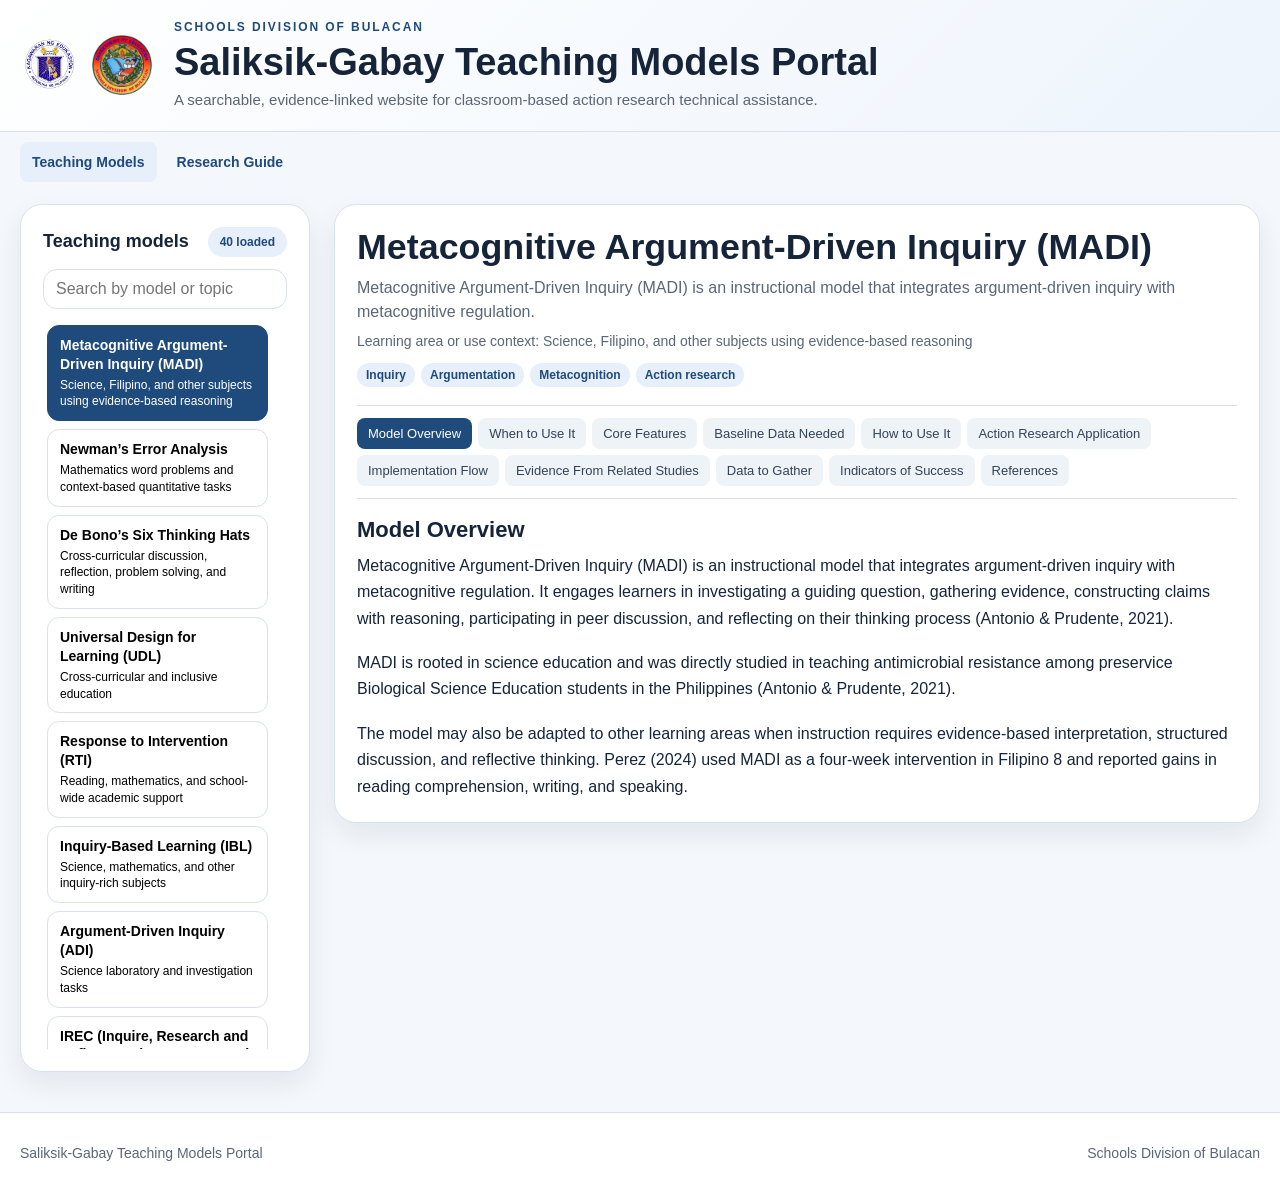
==== index.html @ a581e0aa "Add files via upload" ====
<!DOCTYPE html>
<html lang="en">
<head>
  <meta charset="UTF-8" />
  <meta name="viewport" content="width=device-width, initial-scale=1.0" />
  <title>Saliksik-Gabay Teaching Models Portal</title>
  <link rel="stylesheet" href="styles.css?v=research-guide" />
</head>
<body>
  <header class="topbar">
    <div class="container brand-row">
      <div class="brand-logos">
        <img src="assets/deped-seal.png" alt="Department of Education seal" class="seal" />
        <img src="assets/sdo-bulacan-seal.png" alt="Schools Division of Bulacan seal" class="seal" />
      </div>
      <div class="brand-copy">
        <p class="eyebrow">Schools Division of Bulacan</p>
        <h1>Saliksik-Gabay Teaching Models Portal</h1>
        <p class="subtext">A searchable, evidence-linked website for classroom-based action research technical assistance.</p>
      </div>
    </div>
  </header>

  <nav class="portal-nav container" aria-label="Portal sections">
    <a href="index.html" aria-current="page">Teaching Models</a>
    <a href="research-guide.html">Research Guide</a>
  </nav>

  <main class="container main-grid">
    <button id="browseModels" class="browse-toggle" type="button"
      aria-controls="modelBrowser" aria-expanded="false">Browse teaching models</button>
    <aside id="modelBrowser" class="sidebar card" aria-labelledby="browserTitle">
      <div class="sidebar-head">
        <h2 id="browserTitle" class="section-title">Teaching models</h2>
        <span id="modelCount" class="pill" role="status"></span>
      </div>
      <label class="visually-hidden" for="searchInput">Search teaching models</label>
      <input id="searchInput" type="search" placeholder="Search by model or topic" aria-controls="modelList" />
      <div id="modelList" class="model-list"></div>
    </aside>

    <article class="content card" aria-labelledby="modelName">
      <header class="model-heading">
        <h2 id="modelName" tabindex="-1"></h2>
      </header>
      <aside class="model-context" aria-label="Model details">
        <p id="modelSummary" class="summary"></p>
        <p id="learningArea" class="learning-area"></p>
        <div id="tagList" class="tag-list"></div>
      </aside>
      <nav class="section-navigation" aria-label="Model sections">
        <div id="tabButtons" class="tab-buttons"></div>
        <div class="section-picker">
          <label for="sectionSelect">Jump to section</label>
          <select id="sectionSelect" aria-controls="sectionContent"></select>
        </div>
      </nav>
      <section class="section-card" aria-labelledby="activeTabTitle">
        <h3 id="activeTabTitle"></h3>
        <div id="sectionContent"></div>
      </section>
    </article>
  </main>

  <footer class="footer">
    <div class="container footer-inner">
      <p>Saliksik-Gabay Teaching Models Portal</p>
      <p>Schools Division of Bulacan</p>
    </div>
  </footer>

  <script src="models.js"></script>
  <script src="script.js?v=research-guide"></script>
</body>
</html>
---- styles.css ----
:root {
  --bg: #f4f7fb;
  --card: #ffffff;
  --border: #d9e1eb;
  --text: #16243a;
  --muted: #5b6675;
  --accent: #1f4a7c;
  --accent-soft: #e7effa;
  --shadow: 0 12px 28px rgba(24, 48, 87, 0.08);
  --radius: 22px;
}

* { box-sizing: border-box; }

body {
  margin: 0;
  font-family: Arial, Helvetica, sans-serif;
  background: var(--bg);
  color: var(--text);
}

img { max-width: 100%; display: block; }

a { color: var(--accent); }

.visually-hidden {
  position: absolute;
  width: 1px;
  height: 1px;
  padding: 0;
  margin: -1px;
  overflow: hidden;
  clip-path: inset(50%);
  white-space: nowrap;
}

:focus-visible {
  outline: 2px solid var(--accent);
  outline-offset: 3px;
}

.topbar {
  background: linear-gradient(135deg, #ffffff 0%, #edf4fc 100%);
  border-bottom: 1px solid var(--border);
}

.container {
  width: min(1240px, calc(100% - 32px));
  margin: 0 auto;
}

.brand-row {
  display: flex;
  align-items: center;
  gap: 22px;
  padding: 20px 0;
}

.brand-logos {
  display: flex;
  gap: 12px;
  align-items: center;
  flex-shrink: 0;
}

.seal {
  width: 60px;
  height: 60px;
  object-fit: contain;
}

.eyebrow {
  margin: 0 0 8px;
  font-size: 12px;
  letter-spacing: 0.16em;
  text-transform: uppercase;
  color: var(--accent);
  font-weight: 700;
}

h1 {
  margin: 0;
  font-size: clamp(26px, 3vw, 38px);
  line-height: 1.08;
}

.subtext {
  margin: 6px 0 0;
  max-width: 820px;
  color: var(--muted);
  line-height: 1.45;
  font-size: 15px;
}

.portal-nav {
  display: flex;
  gap: 8px;
  padding-top: 10px;
}

.portal-nav a {
  display: inline-flex;
  align-items: center;
  min-height: 40px;
  padding: 6px 12px;
  border-radius: 8px;
  font-size: 14px;
  font-weight: 700;
  text-decoration: none;
}

.portal-nav a:hover,
.portal-nav [aria-current="page"] { background: var(--accent-soft); }

.main-grid {
  display: grid;
  grid-template-columns: minmax(240px, 290px) minmax(0, 1fr);
  align-items: start;
  gap: 24px;
  padding: 22px 0 40px;
}

.sidebar {
  display: flex;
  flex-direction: column;
  gap: 12px;
  position: sticky;
  top: 16px;
  max-height: calc(100vh - 32px);
  max-height: max(200px, calc(100dvh - 32px));
}

.browse-toggle,
.section-picker { display: none; }

.card {
  background: var(--card);
  border: 1px solid var(--border);
  border-radius: var(--radius);
  box-shadow: var(--shadow);
  padding: 22px;
}

.section-title {
  margin: 0;
  font-size: 18px;
}

#searchInput {
  width: 100%;
  flex: none;
  border: 1px solid var(--border);
  border-radius: 14px;
  padding: 10px 12px;
  font-size: 16px;
}

.summary,
.learning-area,
.figure-caption,
.empty-state {
  color: var(--muted);
  line-height: 1.55;
}

.sidebar-head {
  display: flex;
  align-items: center;
  justify-content: space-between;
  gap: 12px;
}

.pill,
.tag {
  display: inline-block;
  padding: 8px 12px;
  border-radius: 999px;
  background: var(--accent-soft);
  color: var(--accent);
  font-size: 12px;
  font-weight: 700;
}

.model-list {
  display: flex;
  flex-direction: column;
  gap: 8px;
  min-height: 0;
  overflow-y: auto;
  overscroll-behavior-y: contain;
  padding: 4px;
  scrollbar-gutter: stable;
}

.model-button {
  flex: none;
  width: 100%;
  text-align: left;
  border: 1px solid var(--border);
  background: #fff;
  border-radius: 12px;
  padding: 10px 12px;
  cursor: pointer;
}

.model-button:hover { border-color: #9eb2ca; }
.model-button.active { background: var(--accent); border-color: var(--accent); color: #fff; }
.model-button strong,
.model-button span { display: block; }
.model-button strong { font-size: 14px; line-height: 1.35; }
.model-button span { margin-top: 3px; font-size: 12px; line-height: 1.4; }

.content { display: flex; flex-direction: column; min-width: 0; }

.model-heading h2 {
  margin: 0;
  font-size: clamp(24px, 2.8vw, 36px);
  line-height: 1.14;
  scroll-margin-top: 16px;
}

.summary { margin: 8px 0 0; }
.learning-area { margin: 6px 0 0; font-size: 14px; }

.tag-list {
  display: flex;
  flex-wrap: wrap;
  gap: 6px;
  margin-top: 10px;
}

.tag { padding: 5px 9px; }

.section-navigation {
  margin-top: 18px;
  padding: 12px 0;
  border-block: 1px solid var(--border);
}

.tab-buttons {
  display: flex;
  flex-wrap: wrap;
  gap: 6px;
}

.tab-button {
  border: none;
  border-radius: 8px;
  background: #eef3f8;
  color: #334255;
  padding: 8px 11px;
  cursor: pointer;
  font-size: 13px;
}

.tab-button.active { background: var(--accent); color: #fff; }

.section-card h3 {
  margin: 18px 0 10px;
  font-size: 22px;
}

.section-paragraph { margin: 0; line-height: 1.65; }

.content-block + .content-block {
  margin-top: 18px;
}

.block-title {
  margin: 0 0 10px;
  font-size: 16px;
  color: #24344d;
}

.section-list,
.sequence-list,
.reference-list {
  margin: 0;
  padding-left: 22px;
}

.section-list li,
.sequence-list li,
.reference-list li {
  margin: 0 0 12px;
  line-height: 1.7;
}

.figure-frame {
  margin: 0;
  border: 1px solid var(--border);
  border-radius: 18px;
  overflow: hidden;
  background: #fff;
}

.figure-frame img {
  width: 100%;
  height: auto;
}

.figure-caption {
  padding: 12px 14px 14px;
  border-top: 1px solid var(--border);
  background: #fafcff;
  margin: 0;
  font-size: 14px;
}

.reference-list {
  list-style: none;
  padding-left: 0;
}

.reference-list li {
  padding-left: 1.25em;
  text-indent: -1.25em;
  overflow-wrap: anywhere;
}

.footer {
  border-top: 1px solid var(--border);
  background: #fff;
}

.footer-inner {
  display: flex;
  justify-content: space-between;
  gap: 12px;
  padding: 18px 0 26px;
  color: var(--muted);
  font-size: 14px;
}

@media (max-width: 860px) {
  .main-grid { grid-template-columns: minmax(0, 1fr); gap: 12px; padding-top: 12px; }
  .brand-row { gap: 12px; padding: 12px 0; }
  .brand-logos { gap: 5px; }
  .seal { width: 38px; height: 38px; }
  h1 { font-size: clamp(19px, 4.5vw, 26px); }
  .eyebrow { margin-bottom: 4px; font-size: 10px; letter-spacing: 0.09em; }
  .subtext { font-size: 12px; }

  .browse-toggle {
    display: flex;
    align-items: center;
    justify-content: space-between;
    gap: 10px;
    width: 100%;
    min-height: 44px;
    padding: 8px 12px;
    border: 1px solid var(--border);
    border-radius: 10px;
    background: var(--card);
    color: var(--accent);
    cursor: pointer;
    font-size: 15px;
    font-weight: 700;
    text-align: left;
  }

  .browse-toggle::after { content: "+"; font-size: 18px; }
  .browse-toggle[aria-expanded="true"]::after { content: "−"; }
  .browse-toggle[aria-expanded="false"] + .sidebar { display: none; }
  .sidebar { position: static; max-height: none; }
  .model-list { max-height: 35vh; max-height: 35dvh; }
  .card { padding: 14px; border-radius: 14px; }
  .model-heading h2 { font-size: clamp(22px, 5vw, 30px); }
  .model-context { order: 1; margin-top: 16px; padding-top: 8px; border-top: 1px solid var(--border); }
  .section-navigation { margin-top: 12px; padding: 9px 0; }
  .tab-buttons { display: none; }

  .section-picker {
    display: grid;
    grid-template-columns: auto minmax(0, 1fr);
    align-items: center;
    gap: 8px;
    color: var(--muted);
    font-size: 13px;
  }

  #sectionSelect {
    width: 100%;
    min-width: 0;
    min-height: 44px;
    padding: 6px 8px;
    border: 1px solid var(--border);
    border-radius: 8px;
    background: var(--card);
    color: var(--text);
    font-size: 16px;
  }
}

@media (max-width: 640px) {
  .subtext { display: none; }
  .container { width: min(1240px, calc(100% - 20px)); }
  .footer-inner { flex-direction: column; }
}
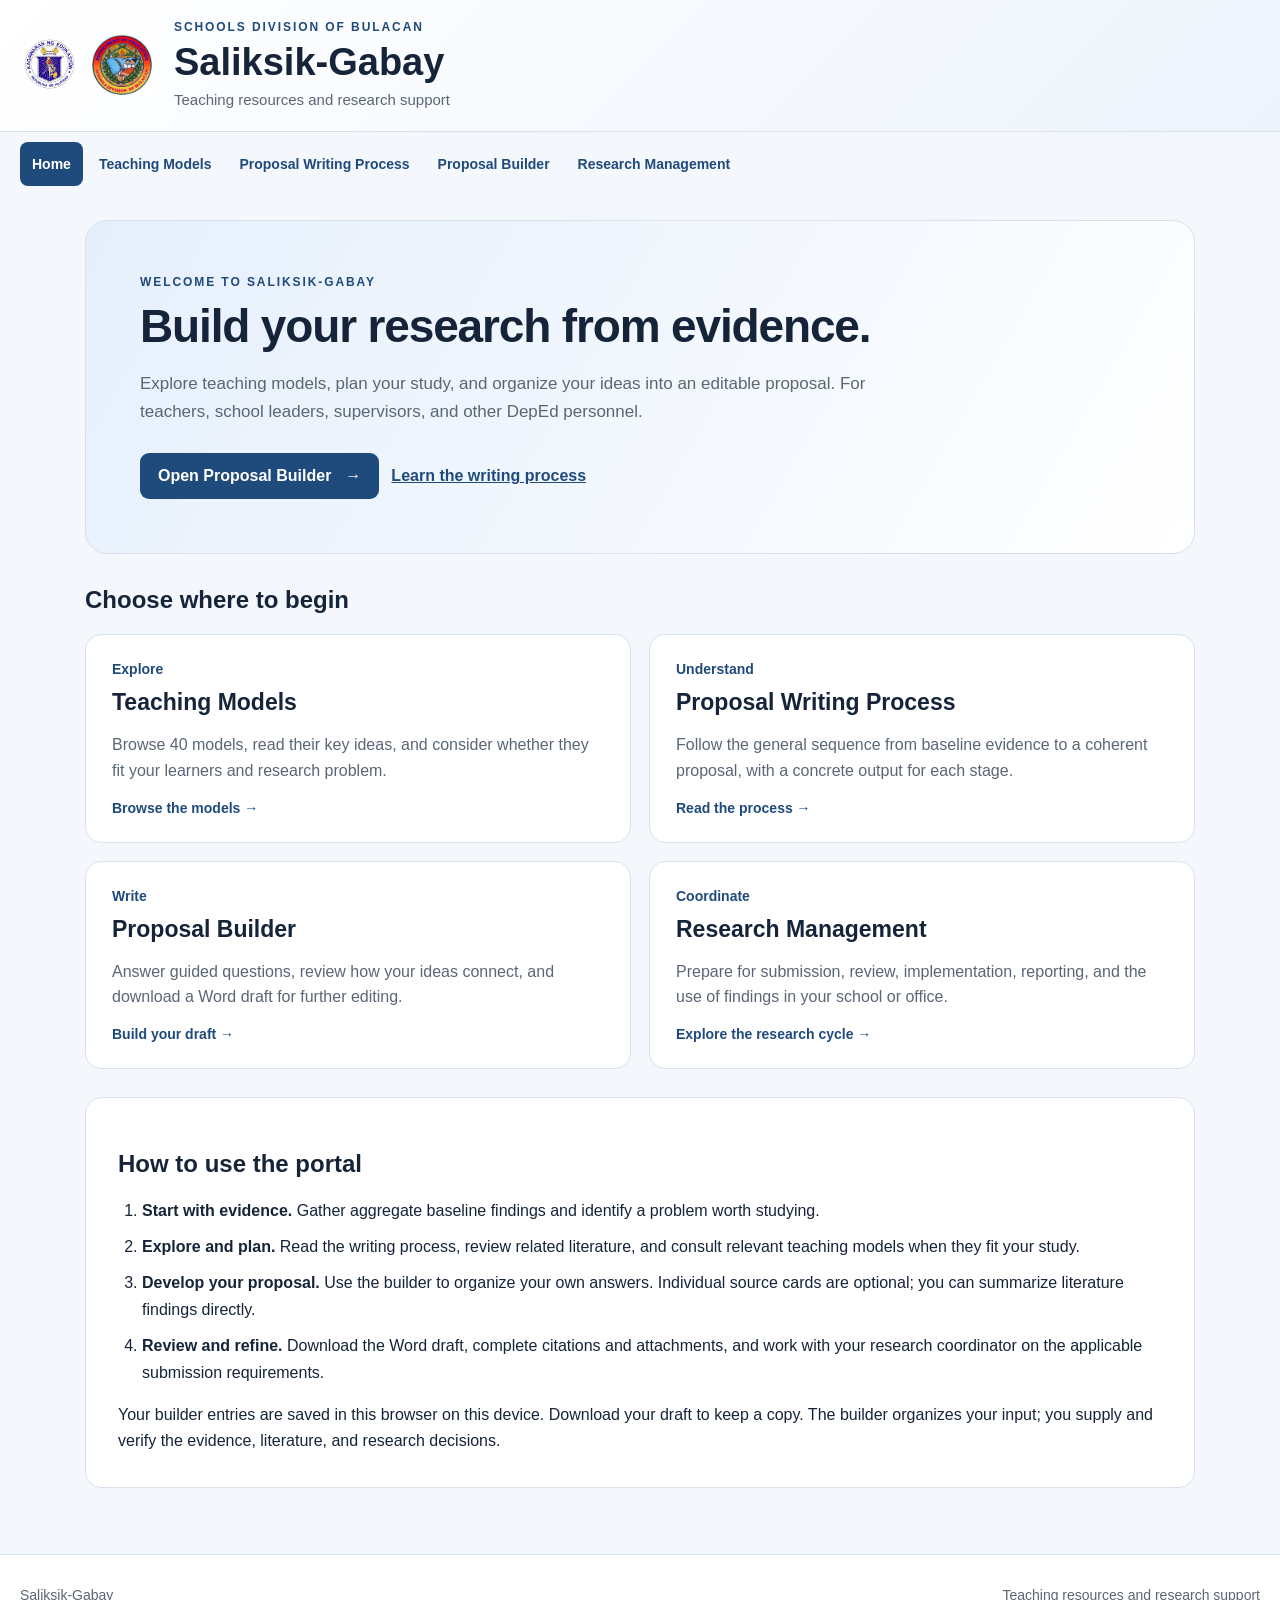
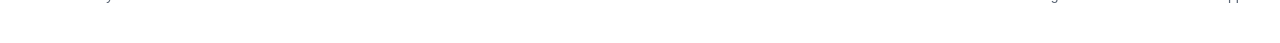
==== commit 51ed5370: "Add files via upload" ====
--- a/index.html
+++ b/index.html
@@ -1,75 +1 @@
-<!DOCTYPE html>
-<html lang="en">
-<head>
-  <meta charset="UTF-8" />
-  <meta name="viewport" content="width=device-width, initial-scale=1.0" />
-  <title>Saliksik-Gabay Teaching Models Portal</title>
-  <link rel="stylesheet" href="styles.css?v=research-guide" />
-</head>
-<body>
-  <header class="topbar">
-    <div class="container brand-row">
-      <div class="brand-logos">
-        <img src="assets/deped-seal.png" alt="Department of Education seal" class="seal" />
-        <img src="assets/sdo-bulacan-seal.png" alt="Schools Division of Bulacan seal" class="seal" />
-      </div>
-      <div class="brand-copy">
-        <p class="eyebrow">Schools Division of Bulacan</p>
-        <h1>Saliksik-Gabay Teaching Models Portal</h1>
-        <p class="subtext">A searchable, evidence-linked website for classroom-based action research technical assistance.</p>
-      </div>
-    </div>
-  </header>
-
-  <nav class="portal-nav container" aria-label="Portal sections">
-    <a href="index.html" aria-current="page">Teaching Models</a>
-    <a href="research-guide.html">Research Guide</a>
-  </nav>
-
-  <main class="container main-grid">
-    <button id="browseModels" class="browse-toggle" type="button"
-      aria-controls="modelBrowser" aria-expanded="false">Browse teaching models</button>
-    <aside id="modelBrowser" class="sidebar card" aria-labelledby="browserTitle">
-      <div class="sidebar-head">
-        <h2 id="browserTitle" class="section-title">Teaching models</h2>
-        <span id="modelCount" class="pill" role="status"></span>
-      </div>
-      <label class="visually-hidden" for="searchInput">Search teaching models</label>
-      <input id="searchInput" type="search" placeholder="Search by model or topic" aria-controls="modelList" />
-      <div id="modelList" class="model-list"></div>
-    </aside>
-
-    <article class="content card" aria-labelledby="modelName">
-      <header class="model-heading">
-        <h2 id="modelName" tabindex="-1"></h2>
-      </header>
-      <aside class="model-context" aria-label="Model details">
-        <p id="modelSummary" class="summary"></p>
-        <p id="learningArea" class="learning-area"></p>
-        <div id="tagList" class="tag-list"></div>
-      </aside>
-      <nav class="section-navigation" aria-label="Model sections">
-        <div id="tabButtons" class="tab-buttons"></div>
-        <div class="section-picker">
-          <label for="sectionSelect">Jump to section</label>
-          <select id="sectionSelect" aria-controls="sectionContent"></select>
-        </div>
-      </nav>
-      <section class="section-card" aria-labelledby="activeTabTitle">
-        <h3 id="activeTabTitle"></h3>
-        <div id="sectionContent"></div>
-      </section>
-    </article>
-  </main>
-
-  <footer class="footer">
-    <div class="container footer-inner">
-      <p>Saliksik-Gabay Teaching Models Portal</p>
-      <p>Schools Division of Bulacan</p>
-    </div>
-  </footer>
-
-  <script src="models.js"></script>
-  <script src="script.js?v=research-guide"></script>
-</body>
-</html>
+<!DOCTYPE html><html lang="en"><head><meta charset="utf-8"><meta name="viewport" content="width=device-width, initial-scale=1"><title>Home | Saliksik-Gabay</title><link rel="stylesheet" href="styles.css?v=portal5"><script>if(new URLSearchParams(location.search).has("model"))location.replace("teaching-models.html"+location.search+location.hash);</script></head><body><a class="skip-link" href="#main">Skip to content</a><header class="topbar"><div class="container brand-row"><div class="brand-logos"><img src="assets/deped-seal.png" alt="Department of Education seal" class="seal"><img src="assets/sdo-bulacan-seal.png" alt="Schools Division of Bulacan seal" class="seal"></div><div class="brand-copy"><p class="eyebrow">Schools Division of Bulacan</p><h1>Saliksik-Gabay</h1><p class="subtext">Teaching resources and research support</p></div></div></header><nav class="portal-nav container" aria-label="Portal sections"><a href="index.html" aria-current="page">Home</a><a href="teaching-models.html">Teaching Models</a><a href="proposal-process.html">Proposal Writing Process</a><a href="research-guide.html">Proposal Builder</a><a href="research-management.html">Research Management</a></nav><main id="main" class="container reading-page"><section class="home-hero"><p class="eyebrow">Welcome to Saliksik-Gabay</p><h2>Build your research from evidence.</h2><p>Explore teaching models, plan your study, and organize your ideas into an editable proposal. For teachers, school leaders, supervisors, and other DepEd personnel.</p><a class="portal-action" href="research-guide.html">Open Proposal Builder <span aria-hidden="true">→</span></a><a class="secondary-action" href="proposal-process.html">Learn the writing process</a></section><section aria-labelledby="tools-title"><h2 id="tools-title">Choose where to begin</h2><div class="resource-grid"><a class="resource-card" href="teaching-models.html"><span class="resource-kicker">Explore</span><h3>Teaching Models</h3><p>Browse 40 models, read their key ideas, and consider whether they fit your learners and research problem.</p><span class="resource-link">Browse the models →</span></a><a class="resource-card" href="proposal-process.html"><span class="resource-kicker">Understand</span><h3>Proposal Writing Process</h3><p>Follow the general sequence from baseline evidence to a coherent proposal, with a concrete output for each stage.</p><span class="resource-link">Read the process →</span></a><a class="resource-card" href="research-guide.html"><span class="resource-kicker">Write</span><h3>Proposal Builder</h3><p>Answer guided questions, review how your ideas connect, and download a Word draft for further editing.</p><span class="resource-link">Build your draft →</span></a><a class="resource-card" href="research-management.html"><span class="resource-kicker">Coordinate</span><h3>Research Management</h3><p>Prepare for submission, review, implementation, reporting, and the use of findings in your school or office.</p><span class="resource-link">Explore the research cycle →</span></a></div></section><section class="reading-block"><h2>How to use the portal</h2><ol><li><strong>Start with evidence.</strong> Gather aggregate baseline findings and identify a problem worth studying.</li><li><strong>Explore and plan.</strong> Read the writing process, review related literature, and consult relevant teaching models when they fit your study.</li><li><strong>Develop your proposal.</strong> Use the builder to organize your own answers. Individual source cards are optional; you can summarize literature findings directly.</li><li><strong>Review and refine.</strong> Download the Word draft, complete citations and attachments, and work with your research coordinator on the applicable submission requirements.</li></ol><p>Your builder entries are saved in this browser on this device. Download your draft to keep a copy. The builder organizes your input; you supply and verify the evidence, literature, and research decisions.</p></section></main><footer class="footer"><div class="container footer-inner"><p>Saliksik-Gabay</p><p>Teaching resources and research support</p></div></footer></body></html>
--- a/styles.css
+++ b/styles.css
@@ -398,3 +398,45 @@
   .container { width: min(1240px, calc(100% - 20px)); }
   .footer-inner { flex-direction: column; }
 }
+
+/* Shared portal navigation and reading pages */
+.portal-nav {flex-wrap:wrap; padding-bottom:6px; gap:4px;}
+.portal-nav a {min-height:44px;}
+.portal-nav [aria-current="page"] {background:var(--accent); color:#fff;}
+.skip-link {position:absolute;left:16px;top:-100px;z-index:20;background:white;padding:12px;}
+.skip-link:focus {top:8px;}
+.reading-page {max-width:1110px;padding:28px 0 48px;}
+.home-hero {padding:clamp(24px,5vw,54px);border:1px solid var(--border);border-radius:var(--radius);background:linear-gradient(120deg,#e5effc,#fff);margin-bottom:32px;}
+.home-hero h2 {font-size:clamp(29px,4vw,46px);line-height:1.12;max-width:800px;margin:12px 0 18px;letter-spacing:-.025em;}
+.home-hero p:not(.eyebrow) {max-width:780px;font-size:17px;line-height:1.65;color:var(--muted);}
+.portal-action {display:inline-flex;align-items:center;gap:14px;min-height:46px;border-radius:9px;background:var(--accent);color:white;text-decoration:none;padding:12px 18px;font-weight:bold;margin:10px 12px 0 0;}
+.secondary-action {display:inline-block;padding:12px 0;font-weight:bold;}
+.resource-grid {display:grid;grid-template-columns:repeat(2,minmax(0,1fr));gap:18px;margin:20px 0 28px;}
+.resource-card {display:flex;flex-direction:column;padding:26px;background:white;border:1px solid var(--border);border-radius:16px;text-decoration:none;color:var(--text);transition:border-color .15s;}
+.resource-card:hover {border-color:var(--accent);}
+.resource-card h3 {font-size:23px;margin:12px 0 0;}
+.resource-card p {color:var(--muted);line-height:1.6;}
+.resource-kicker,.resource-link {font-weight:bold;color:var(--accent);font-size:14px;}
+.resource-link {margin-top:auto;}
+.page-intro {max-width:850px;margin-bottom:24px;}
+.page-intro h2 {font-size:clamp(28px,4vw,38px);margin:10px 0;}
+.page-intro p,.reading-block p,.reading-block li,.reading-note {line-height:1.65;}
+.page-intro p {color:var(--muted);}
+.reading-sections {display:grid;gap:16px;}
+.reading-block {background:white;border:1px solid var(--border);border-radius:16px;padding:clamp(20px,3vw,32px);margin-bottom:18px;scroll-margin-top:20px;}
+.reading-sections .reading-block {margin-bottom:0;}
+.reading-block h3 {font-size:23px;margin:10px 0;}
+.reading-block li+li {margin-top:10px;}
+.reading-block ul,.reading-block ol {padding-left:24px;}
+.reading-block p:last-child {margin-bottom:0;}
+.stage-number {font-size:14px;font-weight:bold;letter-spacing:.12em;color:var(--accent);}
+.stage-output {padding:12px 16px;background:var(--accent-soft);border-radius:8px;}
+.page-jumps {display:flex;gap:8px;flex-wrap:wrap;margin:0 0 24px;}
+.page-jumps a {padding:8px 12px;border:1px solid var(--border);border-radius:8px;text-decoration:none;font-size:14px;background:white;}
+.reading-sections+section {margin-top:20px;}
+.builder-label {font-size:13px;font-weight:bold;color:var(--accent);}
+.guide-step-top {flex-wrap:wrap;}
+.guide-tips ul {padding-bottom:14px;}
+@media(max-width:600px){.resource-grid{grid-template-columns:1fr;}.brand-row{gap:12px;padding:14px 0;}.brand-logos{gap:6px;}.seal{width:38px;height:38px;}.brand-copy h1{font-size:27px;}.brand-copy .eyebrow{font-size:9px;letter-spacing:.08em;margin-bottom:5px;}.brand-copy .subtext{font-size:12px;}.portal-nav{gap:2px;}.portal-nav a{font-size:12px;padding:6px 8px;}.reading-page{padding-top:18px;}.home-hero{padding:22px;}.resource-card{padding:22px;}.page-jumps{display:none;}.reading-block h3{font-size:21px;}}
+
+@media(max-width:360px){.brand-copy h1{font-size:23px;}.seal{width:32px;height:32px;}.home-hero h2{font-size:27px;}.home-hero p:not(.eyebrow){font-size:16px;}}
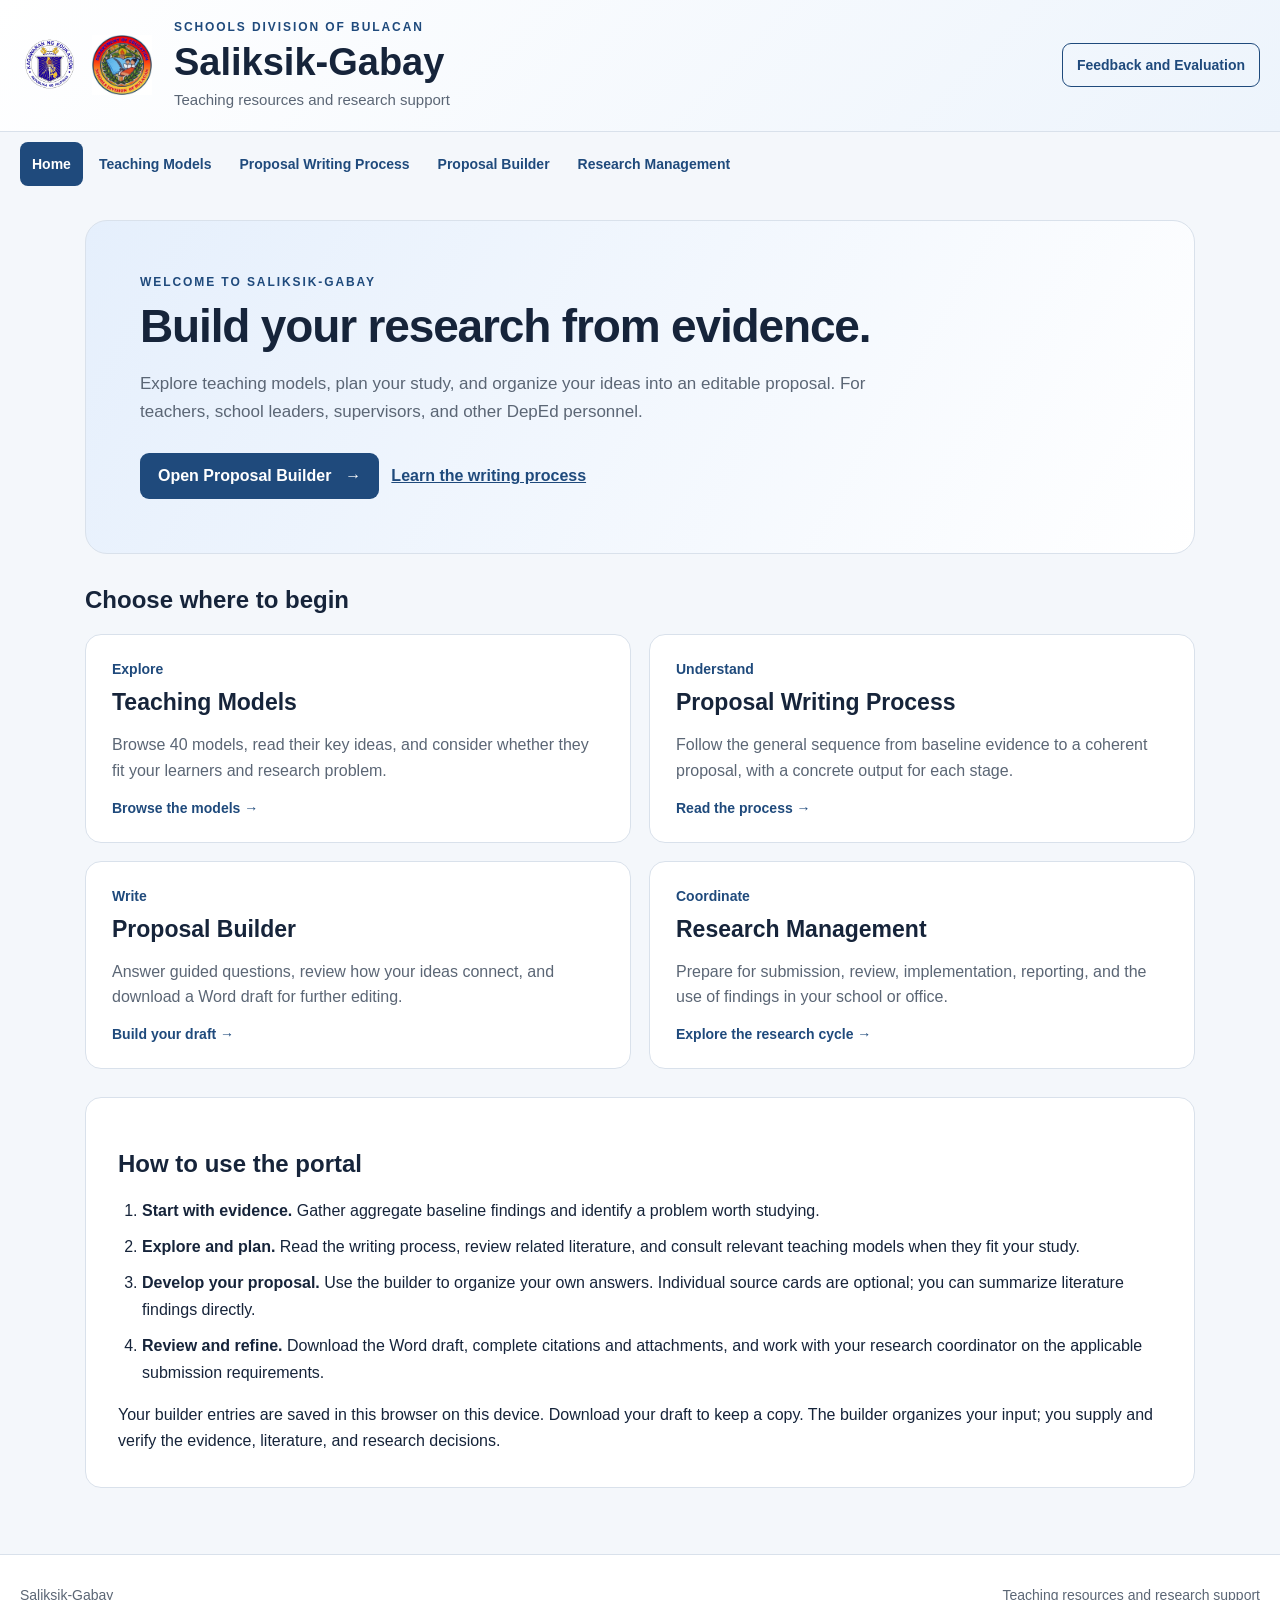
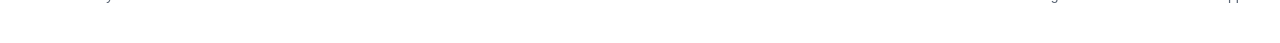
==== commit f88f5751: "Add files via upload" ====
--- a/index.html
+++ b/index.html
@@ -1 +1 @@
-<!DOCTYPE html><html lang="en"><head><meta charset="utf-8"><meta name="viewport" content="width=device-width, initial-scale=1"><title>Home | Saliksik-Gabay</title><link rel="stylesheet" href="styles.css?v=portal5"><script>if(new URLSearchParams(location.search).has("model"))location.replace("teaching-models.html"+location.search+location.hash);</script></head><body><a class="skip-link" href="#main">Skip to content</a><header class="topbar"><div class="container brand-row"><div class="brand-logos"><img src="assets/deped-seal.png" alt="Department of Education seal" class="seal"><img src="assets/sdo-bulacan-seal.png" alt="Schools Division of Bulacan seal" class="seal"></div><div class="brand-copy"><p class="eyebrow">Schools Division of Bulacan</p><h1>Saliksik-Gabay</h1><p class="subtext">Teaching resources and research support</p></div></div></header><nav class="portal-nav container" aria-label="Portal sections"><a href="index.html" aria-current="page">Home</a><a href="teaching-models.html">Teaching Models</a><a href="proposal-process.html">Proposal Writing Process</a><a href="research-guide.html">Proposal Builder</a><a href="research-management.html">Research Management</a></nav><main id="main" class="container reading-page"><section class="home-hero"><p class="eyebrow">Welcome to Saliksik-Gabay</p><h2>Build your research from evidence.</h2><p>Explore teaching models, plan your study, and organize your ideas into an editable proposal. For teachers, school leaders, supervisors, and other DepEd personnel.</p><a class="portal-action" href="research-guide.html">Open Proposal Builder <span aria-hidden="true">→</span></a><a class="secondary-action" href="proposal-process.html">Learn the writing process</a></section><section aria-labelledby="tools-title"><h2 id="tools-title">Choose where to begin</h2><div class="resource-grid"><a class="resource-card" href="teaching-models.html"><span class="resource-kicker">Explore</span><h3>Teaching Models</h3><p>Browse 40 models, read their key ideas, and consider whether they fit your learners and research problem.</p><span class="resource-link">Browse the models →</span></a><a class="resource-card" href="proposal-process.html"><span class="resource-kicker">Understand</span><h3>Proposal Writing Process</h3><p>Follow the general sequence from baseline evidence to a coherent proposal, with a concrete output for each stage.</p><span class="resource-link">Read the process →</span></a><a class="resource-card" href="research-guide.html"><span class="resource-kicker">Write</span><h3>Proposal Builder</h3><p>Answer guided questions, review how your ideas connect, and download a Word draft for further editing.</p><span class="resource-link">Build your draft →</span></a><a class="resource-card" href="research-management.html"><span class="resource-kicker">Coordinate</span><h3>Research Management</h3><p>Prepare for submission, review, implementation, reporting, and the use of findings in your school or office.</p><span class="resource-link">Explore the research cycle →</span></a></div></section><section class="reading-block"><h2>How to use the portal</h2><ol><li><strong>Start with evidence.</strong> Gather aggregate baseline findings and identify a problem worth studying.</li><li><strong>Explore and plan.</strong> Read the writing process, review related literature, and consult relevant teaching models when they fit your study.</li><li><strong>Develop your proposal.</strong> Use the builder to organize your own answers. Individual source cards are optional; you can summarize literature findings directly.</li><li><strong>Review and refine.</strong> Download the Word draft, complete citations and attachments, and work with your research coordinator on the applicable submission requirements.</li></ol><p>Your builder entries are saved in this browser on this device. Download your draft to keep a copy. The builder organizes your input; you supply and verify the evidence, literature, and research decisions.</p></section></main><footer class="footer"><div class="container footer-inner"><p>Saliksik-Gabay</p><p>Teaching resources and research support</p></div></footer></body></html>+<!DOCTYPE html><html lang="en"><head><meta charset="utf-8"><meta name="viewport" content="width=device-width, initial-scale=1"><title>Home | Saliksik-Gabay</title><link rel="stylesheet" href="styles.css?v=portal6"><script>if(new URLSearchParams(location.search).has("model"))location.replace("teaching-models.html"+location.search+location.hash);</script></head><body><a class="skip-link" href="#main">Skip to content</a><header class="topbar"><div class="container brand-row"><div class="brand-logos"><img src="assets/deped-seal.png" alt="Department of Education seal" class="seal"><img src="assets/sdo-bulacan-seal.png" alt="Schools Division of Bulacan seal" class="seal"></div><div class="brand-copy"><p class="eyebrow">Schools Division of Bulacan</p><h1>Saliksik-Gabay</h1><p class="subtext">Teaching resources and research support</p></div><a class="portal-feedback" href="https://forms.cloud.microsoft/r/pqEk4NJqM2" target="_blank" rel="noopener noreferrer">Feedback and Evaluation <span class="visually-hidden">(opens in a new tab)</span></a></div></header><nav class="portal-nav container" aria-label="Portal sections"><a href="index.html" aria-current="page">Home</a><a href="teaching-models.html">Teaching Models</a><a href="proposal-process.html">Proposal Writing Process</a><a href="proposal-builder.html">Proposal Builder</a><a href="research-management.html">Research Management</a></nav><main id="main" class="container reading-page"><section class="home-hero"><p class="eyebrow">Welcome to Saliksik-Gabay</p><h2>Build your research from evidence.</h2><p>Explore teaching models, plan your study, and organize your ideas into an editable proposal. For teachers, school leaders, supervisors, and other DepEd personnel.</p><a class="portal-action" href="proposal-builder.html">Open Proposal Builder <span aria-hidden="true">→</span></a><a class="secondary-action" href="proposal-process.html">Learn the writing process</a></section><section aria-labelledby="tools-title"><h2 id="tools-title">Choose where to begin</h2><div class="resource-grid"><a class="resource-card" href="teaching-models.html"><span class="resource-kicker">Explore</span><h3>Teaching Models</h3><p>Browse 40 models, read their key ideas, and consider whether they fit your learners and research problem.</p><span class="resource-link">Browse the models →</span></a><a class="resource-card" href="proposal-process.html"><span class="resource-kicker">Understand</span><h3>Proposal Writing Process</h3><p>Follow the general sequence from baseline evidence to a coherent proposal, with a concrete output for each stage.</p><span class="resource-link">Read the process →</span></a><a class="resource-card" href="proposal-builder.html"><span class="resource-kicker">Write</span><h3>Proposal Builder</h3><p>Answer guided questions, review how your ideas connect, and download a Word draft for further editing.</p><span class="resource-link">Build your draft →</span></a><a class="resource-card" href="research-management.html"><span class="resource-kicker">Coordinate</span><h3>Research Management</h3><p>Prepare for submission, review, implementation, reporting, and the use of findings in your school or office.</p><span class="resource-link">Explore the research cycle →</span></a></div></section><section class="reading-block"><h2>How to use the portal</h2><ol><li><strong>Start with evidence.</strong> Gather aggregate baseline findings and identify a problem worth studying.</li><li><strong>Explore and plan.</strong> Read the writing process, review related literature, and consult relevant teaching models when they fit your study.</li><li><strong>Develop your proposal.</strong> Use the builder to organize your own answers. Individual source cards are optional; you can summarize literature findings directly.</li><li><strong>Review and refine.</strong> Download the Word draft, complete citations and attachments, and work with your research coordinator on the applicable submission requirements.</li></ol><p>Your builder entries are saved in this browser on this device. Download your draft to keep a copy. The builder organizes your input; you supply and verify the evidence, literature, and research decisions.</p></section></main><footer class="footer"><div class="container footer-inner"><p>Saliksik-Gabay</p><p>Teaching resources and research support</p></div></footer></body></html>
--- a/styles.css
+++ b/styles.css
@@ -440,3 +440,9 @@
 @media(max-width:600px){.resource-grid{grid-template-columns:1fr;}.brand-row{gap:12px;padding:14px 0;}.brand-logos{gap:6px;}.seal{width:38px;height:38px;}.brand-copy h1{font-size:27px;}.brand-copy .eyebrow{font-size:9px;letter-spacing:.08em;margin-bottom:5px;}.brand-copy .subtext{font-size:12px;}.portal-nav{gap:2px;}.portal-nav a{font-size:12px;padding:6px 8px;}.reading-page{padding-top:18px;}.home-hero{padding:22px;}.resource-card{padding:22px;}.page-jumps{display:none;}.reading-block h3{font-size:21px;}}
 
 @media(max-width:360px){.brand-copy h1{font-size:23px;}.seal{width:32px;height:32px;}.home-hero h2{font-size:27px;}.home-hero p:not(.eyebrow){font-size:16px;}}
+
+/* One shared feedback action across portal pages */
+.portal-feedback {display:inline-flex;align-items:center;justify-content:center;gap:8px;margin-left:auto;padding:10px 14px;min-height:44px;border:1px solid var(--accent);border-radius:9px;font-size:14px;font-weight:700;text-decoration:none;flex-shrink:0;}
+.portal-feedback:hover {background:var(--accent-soft);}
+@media(max-width:700px){.brand-row{flex-wrap:wrap;}.portal-feedback{margin:0 0 0 auto;font-size:12px;padding:8px 12px;}.brand-copy{flex:1;min-width:0;}}
+@media(max-width:700px){.brand-row{display:grid;grid-template-columns:auto minmax(0,1fr);gap:10px 12px;}.portal-feedback{grid-column:1 / -1;justify-self:end;margin:0;}.brand-copy{min-width:0;}}
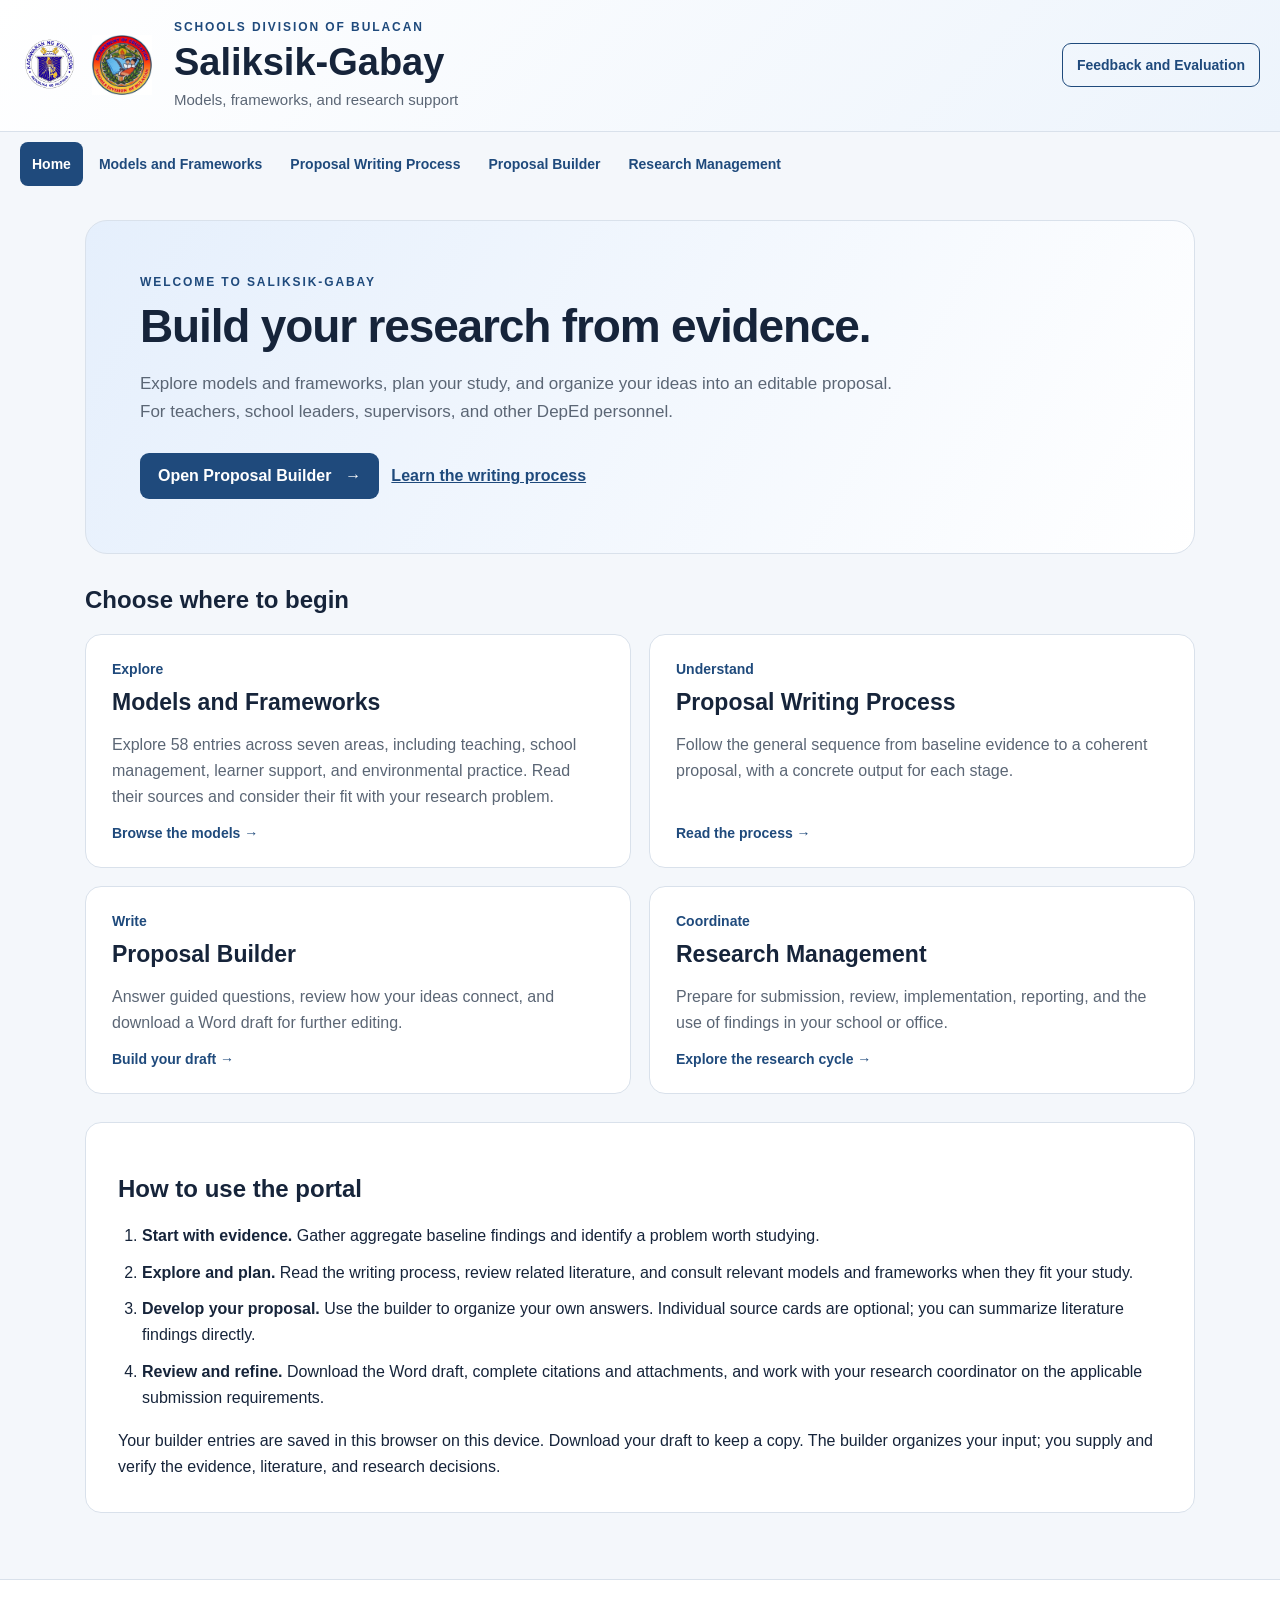
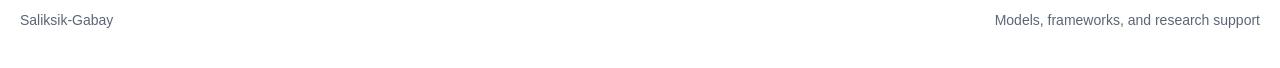
==== commit b712aa98: "Add files via upload" ====
--- a/index.html
+++ b/index.html
@@ -1 +1 @@
-<!DOCTYPE html><html lang="en"><head><meta charset="utf-8"><meta name="viewport" content="width=device-width, initial-scale=1"><title>Home | Saliksik-Gabay</title><link rel="stylesheet" href="styles.css?v=portal6"><script>if(new URLSearchParams(location.search).has("model"))location.replace("teaching-models.html"+location.search+location.hash);</script></head><body><a class="skip-link" href="#main">Skip to content</a><header class="topbar"><div class="container brand-row"><div class="brand-logos"><img src="assets/deped-seal.png" alt="Department of Education seal" class="seal"><img src="assets/sdo-bulacan-seal.png" alt="Schools Division of Bulacan seal" class="seal"></div><div class="brand-copy"><p class="eyebrow">Schools Division of Bulacan</p><h1>Saliksik-Gabay</h1><p class="subtext">Teaching resources and research support</p></div><a class="portal-feedback" href="https://forms.cloud.microsoft/r/pqEk4NJqM2" target="_blank" rel="noopener noreferrer">Feedback and Evaluation <span class="visually-hidden">(opens in a new tab)</span></a></div></header><nav class="portal-nav container" aria-label="Portal sections"><a href="index.html" aria-current="page">Home</a><a href="teaching-models.html">Teaching Models</a><a href="proposal-process.html">Proposal Writing Process</a><a href="proposal-builder.html">Proposal Builder</a><a href="research-management.html">Research Management</a></nav><main id="main" class="container reading-page"><section class="home-hero"><p class="eyebrow">Welcome to Saliksik-Gabay</p><h2>Build your research from evidence.</h2><p>Explore teaching models, plan your study, and organize your ideas into an editable proposal. For teachers, school leaders, supervisors, and other DepEd personnel.</p><a class="portal-action" href="proposal-builder.html">Open Proposal Builder <span aria-hidden="true">→</span></a><a class="secondary-action" href="proposal-process.html">Learn the writing process</a></section><section aria-labelledby="tools-title"><h2 id="tools-title">Choose where to begin</h2><div class="resource-grid"><a class="resource-card" href="teaching-models.html"><span class="resource-kicker">Explore</span><h3>Teaching Models</h3><p>Browse 40 models, read their key ideas, and consider whether they fit your learners and research problem.</p><span class="resource-link">Browse the models →</span></a><a class="resource-card" href="proposal-process.html"><span class="resource-kicker">Understand</span><h3>Proposal Writing Process</h3><p>Follow the general sequence from baseline evidence to a coherent proposal, with a concrete output for each stage.</p><span class="resource-link">Read the process →</span></a><a class="resource-card" href="proposal-builder.html"><span class="resource-kicker">Write</span><h3>Proposal Builder</h3><p>Answer guided questions, review how your ideas connect, and download a Word draft for further editing.</p><span class="resource-link">Build your draft →</span></a><a class="resource-card" href="research-management.html"><span class="resource-kicker">Coordinate</span><h3>Research Management</h3><p>Prepare for submission, review, implementation, reporting, and the use of findings in your school or office.</p><span class="resource-link">Explore the research cycle →</span></a></div></section><section class="reading-block"><h2>How to use the portal</h2><ol><li><strong>Start with evidence.</strong> Gather aggregate baseline findings and identify a problem worth studying.</li><li><strong>Explore and plan.</strong> Read the writing process, review related literature, and consult relevant teaching models when they fit your study.</li><li><strong>Develop your proposal.</strong> Use the builder to organize your own answers. Individual source cards are optional; you can summarize literature findings directly.</li><li><strong>Review and refine.</strong> Download the Word draft, complete citations and attachments, and work with your research coordinator on the applicable submission requirements.</li></ol><p>Your builder entries are saved in this browser on this device. Download your draft to keep a copy. The builder organizes your input; you supply and verify the evidence, literature, and research decisions.</p></section></main><footer class="footer"><div class="container footer-inner"><p>Saliksik-Gabay</p><p>Teaching resources and research support</p></div></footer></body></html>+<!DOCTYPE html><html lang="en"><head><meta charset="utf-8"><meta name="viewport" content="width=device-width, initial-scale=1"><title>Home | Saliksik-Gabay</title><link rel="stylesheet" href="styles.css?v=models7"><script>if(new URLSearchParams(location.search).has("model"))location.replace("teaching-models.html"+location.search+location.hash);</script></head><body><a class="skip-link" href="#main">Skip to content</a><header class="topbar"><div class="container brand-row"><div class="brand-logos"><img src="assets/deped-seal.png" alt="Department of Education seal" class="seal"><img src="assets/sdo-bulacan-seal.png" alt="Schools Division of Bulacan seal" class="seal"></div><div class="brand-copy"><p class="eyebrow">Schools Division of Bulacan</p><h1>Saliksik-Gabay</h1><p class="subtext">Models, frameworks, and research support</p></div><a class="portal-feedback" href="https://forms.cloud.microsoft/r/pqEk4NJqM2" target="_blank" rel="noopener noreferrer">Feedback and Evaluation <span class="visually-hidden">(opens in a new tab)</span></a></div></header><nav class="portal-nav container" aria-label="Portal sections"><a href="index.html" aria-current="page">Home</a><a href="teaching-models.html">Models and Frameworks</a><a href="proposal-process.html">Proposal Writing Process</a><a href="proposal-builder.html">Proposal Builder</a><a href="research-management.html">Research Management</a></nav><main id="main" class="container reading-page"><section class="home-hero"><p class="eyebrow">Welcome to Saliksik-Gabay</p><h2>Build your research from evidence.</h2><p>Explore models and frameworks, plan your study, and organize your ideas into an editable proposal. For teachers, school leaders, supervisors, and other DepEd personnel.</p><a class="portal-action" href="proposal-builder.html">Open Proposal Builder <span aria-hidden="true">→</span></a><a class="secondary-action" href="proposal-process.html">Learn the writing process</a></section><section aria-labelledby="tools-title"><h2 id="tools-title">Choose where to begin</h2><div class="resource-grid"><a class="resource-card" href="teaching-models.html"><span class="resource-kicker">Explore</span><h3>Models and Frameworks</h3><p>Explore 58 entries across seven areas, including teaching, school management, learner support, and environmental practice. Read their sources and consider their fit with your research problem.</p><span class="resource-link">Browse the models →</span></a><a class="resource-card" href="proposal-process.html"><span class="resource-kicker">Understand</span><h3>Proposal Writing Process</h3><p>Follow the general sequence from baseline evidence to a coherent proposal, with a concrete output for each stage.</p><span class="resource-link">Read the process →</span></a><a class="resource-card" href="proposal-builder.html"><span class="resource-kicker">Write</span><h3>Proposal Builder</h3><p>Answer guided questions, review how your ideas connect, and download a Word draft for further editing.</p><span class="resource-link">Build your draft →</span></a><a class="resource-card" href="research-management.html"><span class="resource-kicker">Coordinate</span><h3>Research Management</h3><p>Prepare for submission, review, implementation, reporting, and the use of findings in your school or office.</p><span class="resource-link">Explore the research cycle →</span></a></div></section><section class="reading-block"><h2>How to use the portal</h2><ol><li><strong>Start with evidence.</strong> Gather aggregate baseline findings and identify a problem worth studying.</li><li><strong>Explore and plan.</strong> Read the writing process, review related literature, and consult relevant models and frameworks when they fit your study.</li><li><strong>Develop your proposal.</strong> Use the builder to organize your own answers. Individual source cards are optional; you can summarize literature findings directly.</li><li><strong>Review and refine.</strong> Download the Word draft, complete citations and attachments, and work with your research coordinator on the applicable submission requirements.</li></ol><p>Your builder entries are saved in this browser on this device. Download your draft to keep a copy. The builder organizes your input; you supply and verify the evidence, literature, and research decisions.</p></section></main><footer class="footer"><div class="container footer-inner"><p>Saliksik-Gabay</p><p>Models, frameworks, and research support</p></div></footer></body></html>
--- a/styles.css
+++ b/styles.css
@@ -446,3 +446,9 @@
 .portal-feedback:hover {background:var(--accent-soft);}
 @media(max-width:700px){.brand-row{flex-wrap:wrap;}.portal-feedback{margin:0 0 0 auto;font-size:12px;padding:8px 12px;}.brand-copy{flex:1;min-width:0;}}
 @media(max-width:700px){.brand-row{display:grid;grid-template-columns:auto minmax(0,1fr);gap:10px 12px;}.portal-feedback{grid-column:1 / -1;justify-self:end;margin:0;}.brand-copy{min-width:0;}}
+
+/* Catalogue category filter */
+.filter-label{display:block;font-weight:700;margin:12px 0 6px}
+#categoryFilter{width:100%;min-height:44px;padding:10px;border:1px solid #cbd8e9;border-radius:12px;background:white;color:#17243b;font:inherit;margin-bottom:12px}
+.sidebar-head{flex-wrap:wrap}
+.reference-list{overflow-wrap:anywhere}
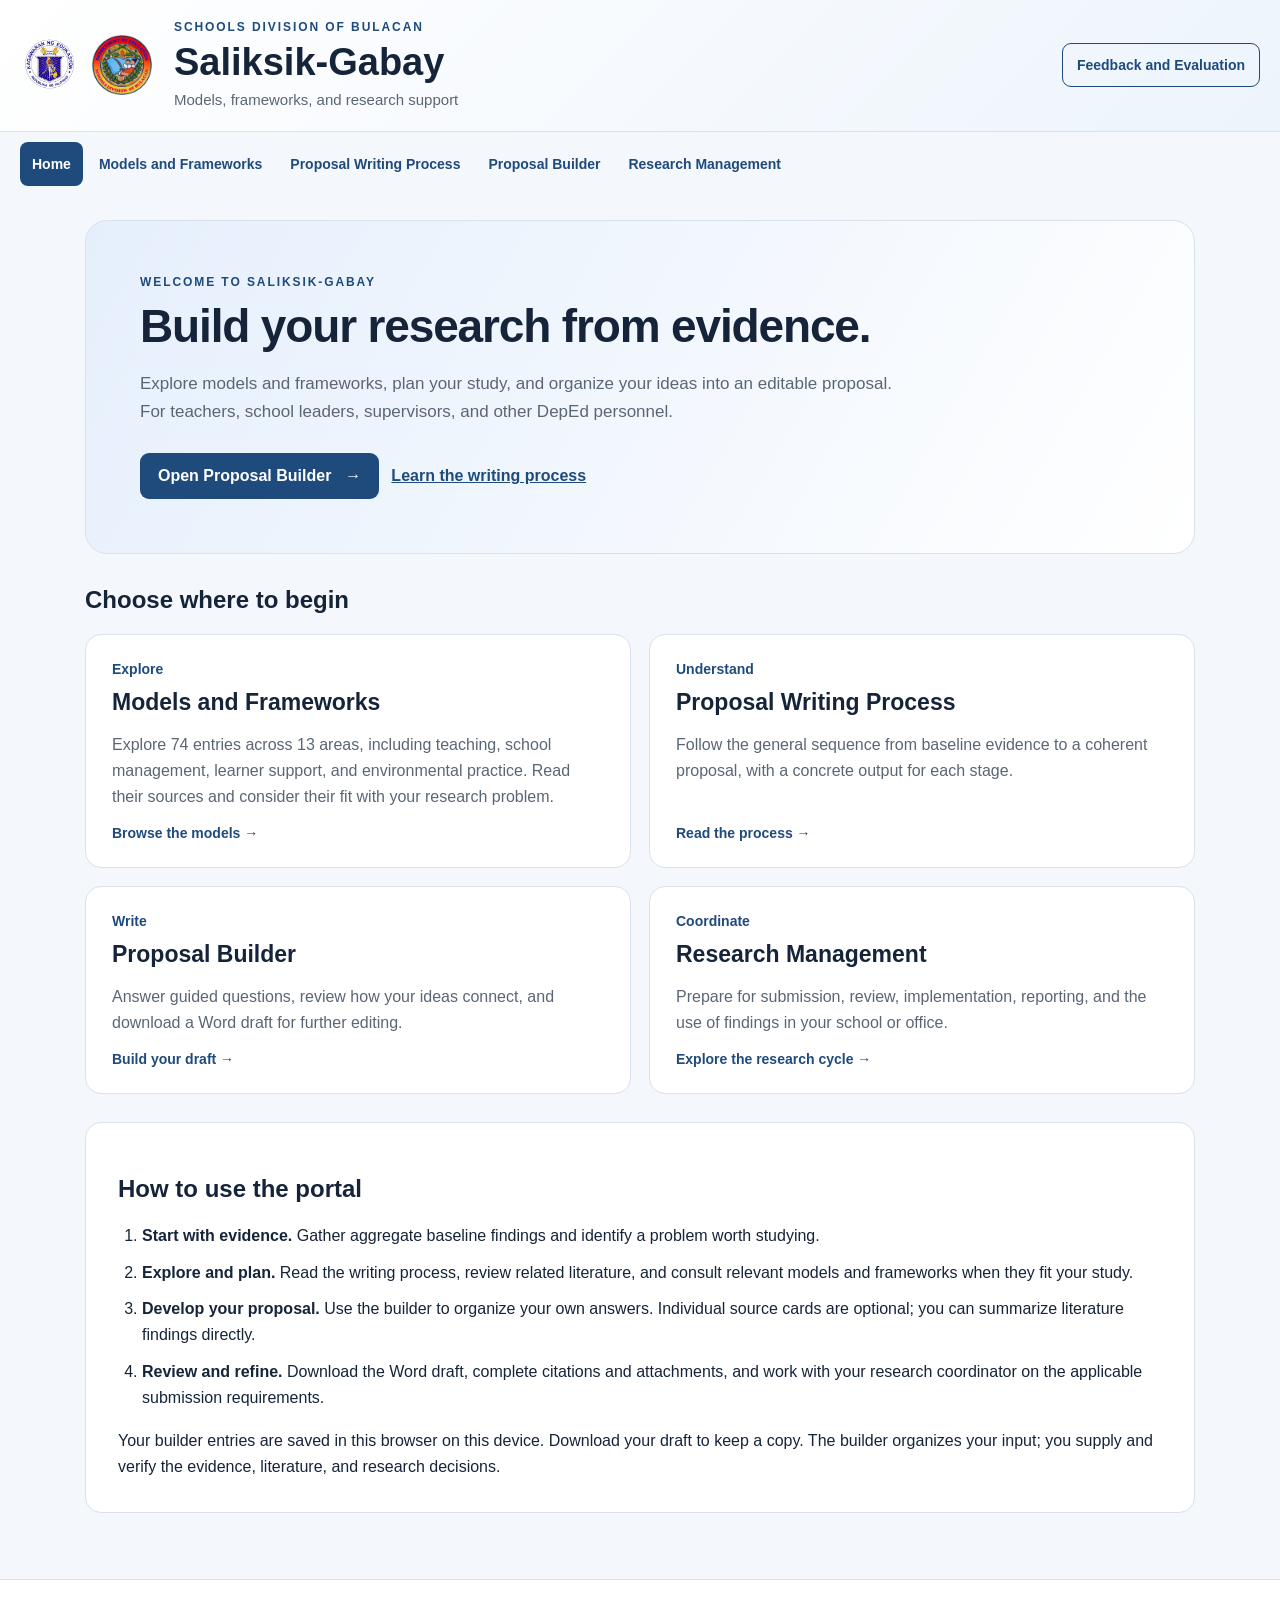
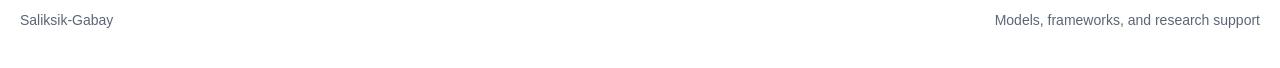
==== commit b4c4dd56: "Add files via upload" ====
--- a/index.html
+++ b/index.html
@@ -1 +1 @@
-<!DOCTYPE html><html lang="en"><head><meta charset="utf-8"><meta name="viewport" content="width=device-width, initial-scale=1"><title>Home | Saliksik-Gabay</title><link rel="stylesheet" href="styles.css?v=models7"><script>if(new URLSearchParams(location.search).has("model"))location.replace("teaching-models.html"+location.search+location.hash);</script></head><body><a class="skip-link" href="#main">Skip to content</a><header class="topbar"><div class="container brand-row"><div class="brand-logos"><img src="assets/deped-seal.png" alt="Department of Education seal" class="seal"><img src="assets/sdo-bulacan-seal.png" alt="Schools Division of Bulacan seal" class="seal"></div><div class="brand-copy"><p class="eyebrow">Schools Division of Bulacan</p><h1>Saliksik-Gabay</h1><p class="subtext">Models, frameworks, and research support</p></div><a class="portal-feedback" href="https://forms.cloud.microsoft/r/pqEk4NJqM2" target="_blank" rel="noopener noreferrer">Feedback and Evaluation <span class="visually-hidden">(opens in a new tab)</span></a></div></header><nav class="portal-nav container" aria-label="Portal sections"><a href="index.html" aria-current="page">Home</a><a href="teaching-models.html">Models and Frameworks</a><a href="proposal-process.html">Proposal Writing Process</a><a href="proposal-builder.html">Proposal Builder</a><a href="research-management.html">Research Management</a></nav><main id="main" class="container reading-page"><section class="home-hero"><p class="eyebrow">Welcome to Saliksik-Gabay</p><h2>Build your research from evidence.</h2><p>Explore models and frameworks, plan your study, and organize your ideas into an editable proposal. For teachers, school leaders, supervisors, and other DepEd personnel.</p><a class="portal-action" href="proposal-builder.html">Open Proposal Builder <span aria-hidden="true">→</span></a><a class="secondary-action" href="proposal-process.html">Learn the writing process</a></section><section aria-labelledby="tools-title"><h2 id="tools-title">Choose where to begin</h2><div class="resource-grid"><a class="resource-card" href="teaching-models.html"><span class="resource-kicker">Explore</span><h3>Models and Frameworks</h3><p>Explore 58 entries across seven areas, including teaching, school management, learner support, and environmental practice. Read their sources and consider their fit with your research problem.</p><span class="resource-link">Browse the models →</span></a><a class="resource-card" href="proposal-process.html"><span class="resource-kicker">Understand</span><h3>Proposal Writing Process</h3><p>Follow the general sequence from baseline evidence to a coherent proposal, with a concrete output for each stage.</p><span class="resource-link">Read the process →</span></a><a class="resource-card" href="proposal-builder.html"><span class="resource-kicker">Write</span><h3>Proposal Builder</h3><p>Answer guided questions, review how your ideas connect, and download a Word draft for further editing.</p><span class="resource-link">Build your draft →</span></a><a class="resource-card" href="research-management.html"><span class="resource-kicker">Coordinate</span><h3>Research Management</h3><p>Prepare for submission, review, implementation, reporting, and the use of findings in your school or office.</p><span class="resource-link">Explore the research cycle →</span></a></div></section><section class="reading-block"><h2>How to use the portal</h2><ol><li><strong>Start with evidence.</strong> Gather aggregate baseline findings and identify a problem worth studying.</li><li><strong>Explore and plan.</strong> Read the writing process, review related literature, and consult relevant models and frameworks when they fit your study.</li><li><strong>Develop your proposal.</strong> Use the builder to organize your own answers. Individual source cards are optional; you can summarize literature findings directly.</li><li><strong>Review and refine.</strong> Download the Word draft, complete citations and attachments, and work with your research coordinator on the applicable submission requirements.</li></ol><p>Your builder entries are saved in this browser on this device. Download your draft to keep a copy. The builder organizes your input; you supply and verify the evidence, literature, and research decisions.</p></section></main><footer class="footer"><div class="container footer-inner"><p>Saliksik-Gabay</p><p>Models, frameworks, and research support</p></div></footer></body></html>+<!DOCTYPE html><html lang="en"><head><meta charset="utf-8"><meta name="viewport" content="width=device-width, initial-scale=1"><title>Home | Saliksik-Gabay</title><link rel="stylesheet" href="styles.css?v=models7"><script>if(new URLSearchParams(location.search).has("model"))location.replace("teaching-models.html"+location.search+location.hash);</script></head><body><a class="skip-link" href="#main">Skip to content</a><header class="topbar"><div class="container brand-row"><div class="brand-logos"><img src="assets/deped-seal.png" alt="Department of Education seal" class="seal"><img src="assets/sdo-bulacan-seal.png" alt="Schools Division of Bulacan seal" class="seal"></div><div class="brand-copy"><p class="eyebrow">Schools Division of Bulacan</p><h1>Saliksik-Gabay</h1><p class="subtext">Models, frameworks, and research support</p></div><a class="portal-feedback" href="https://forms.cloud.microsoft/r/pqEk4NJqM2" target="_blank" rel="noopener noreferrer">Feedback and Evaluation <span class="visually-hidden">(opens in a new tab)</span></a></div></header><nav class="portal-nav container" aria-label="Portal sections"><a href="index.html" aria-current="page">Home</a><a href="teaching-models.html">Models and Frameworks</a><a href="proposal-process.html">Proposal Writing Process</a><a href="proposal-builder.html">Proposal Builder</a><a href="research-management.html">Research Management</a></nav><main id="main" class="container reading-page"><section class="home-hero"><p class="eyebrow">Welcome to Saliksik-Gabay</p><h2>Build your research from evidence.</h2><p>Explore models and frameworks, plan your study, and organize your ideas into an editable proposal. For teachers, school leaders, supervisors, and other DepEd personnel.</p><a class="portal-action" href="proposal-builder.html">Open Proposal Builder <span aria-hidden="true">→</span></a><a class="secondary-action" href="proposal-process.html">Learn the writing process</a></section><section aria-labelledby="tools-title"><h2 id="tools-title">Choose where to begin</h2><div class="resource-grid"><a class="resource-card" href="teaching-models.html"><span class="resource-kicker">Explore</span><h3>Models and Frameworks</h3><p>Explore 74 entries across 13 areas, including teaching, school management, learner support, and environmental practice. Read their sources and consider their fit with your research problem.</p><span class="resource-link">Browse the models →</span></a><a class="resource-card" href="proposal-process.html"><span class="resource-kicker">Understand</span><h3>Proposal Writing Process</h3><p>Follow the general sequence from baseline evidence to a coherent proposal, with a concrete output for each stage.</p><span class="resource-link">Read the process →</span></a><a class="resource-card" href="proposal-builder.html"><span class="resource-kicker">Write</span><h3>Proposal Builder</h3><p>Answer guided questions, review how your ideas connect, and download a Word draft for further editing.</p><span class="resource-link">Build your draft →</span></a><a class="resource-card" href="research-management.html"><span class="resource-kicker">Coordinate</span><h3>Research Management</h3><p>Prepare for submission, review, implementation, reporting, and the use of findings in your school or office.</p><span class="resource-link">Explore the research cycle →</span></a></div></section><section class="reading-block"><h2>How to use the portal</h2><ol><li><strong>Start with evidence.</strong> Gather aggregate baseline findings and identify a problem worth studying.</li><li><strong>Explore and plan.</strong> Read the writing process, review related literature, and consult relevant models and frameworks when they fit your study.</li><li><strong>Develop your proposal.</strong> Use the builder to organize your own answers. Individual source cards are optional; you can summarize literature findings directly.</li><li><strong>Review and refine.</strong> Download the Word draft, complete citations and attachments, and work with your research coordinator on the applicable submission requirements.</li></ol><p>Your builder entries are saved in this browser on this device. Download your draft to keep a copy. The builder organizes your input; you supply and verify the evidence, literature, and research decisions.</p></section></main><footer class="footer"><div class="container footer-inner"><p>Saliksik-Gabay</p><p>Models, frameworks, and research support</p></div></footer></body></html>
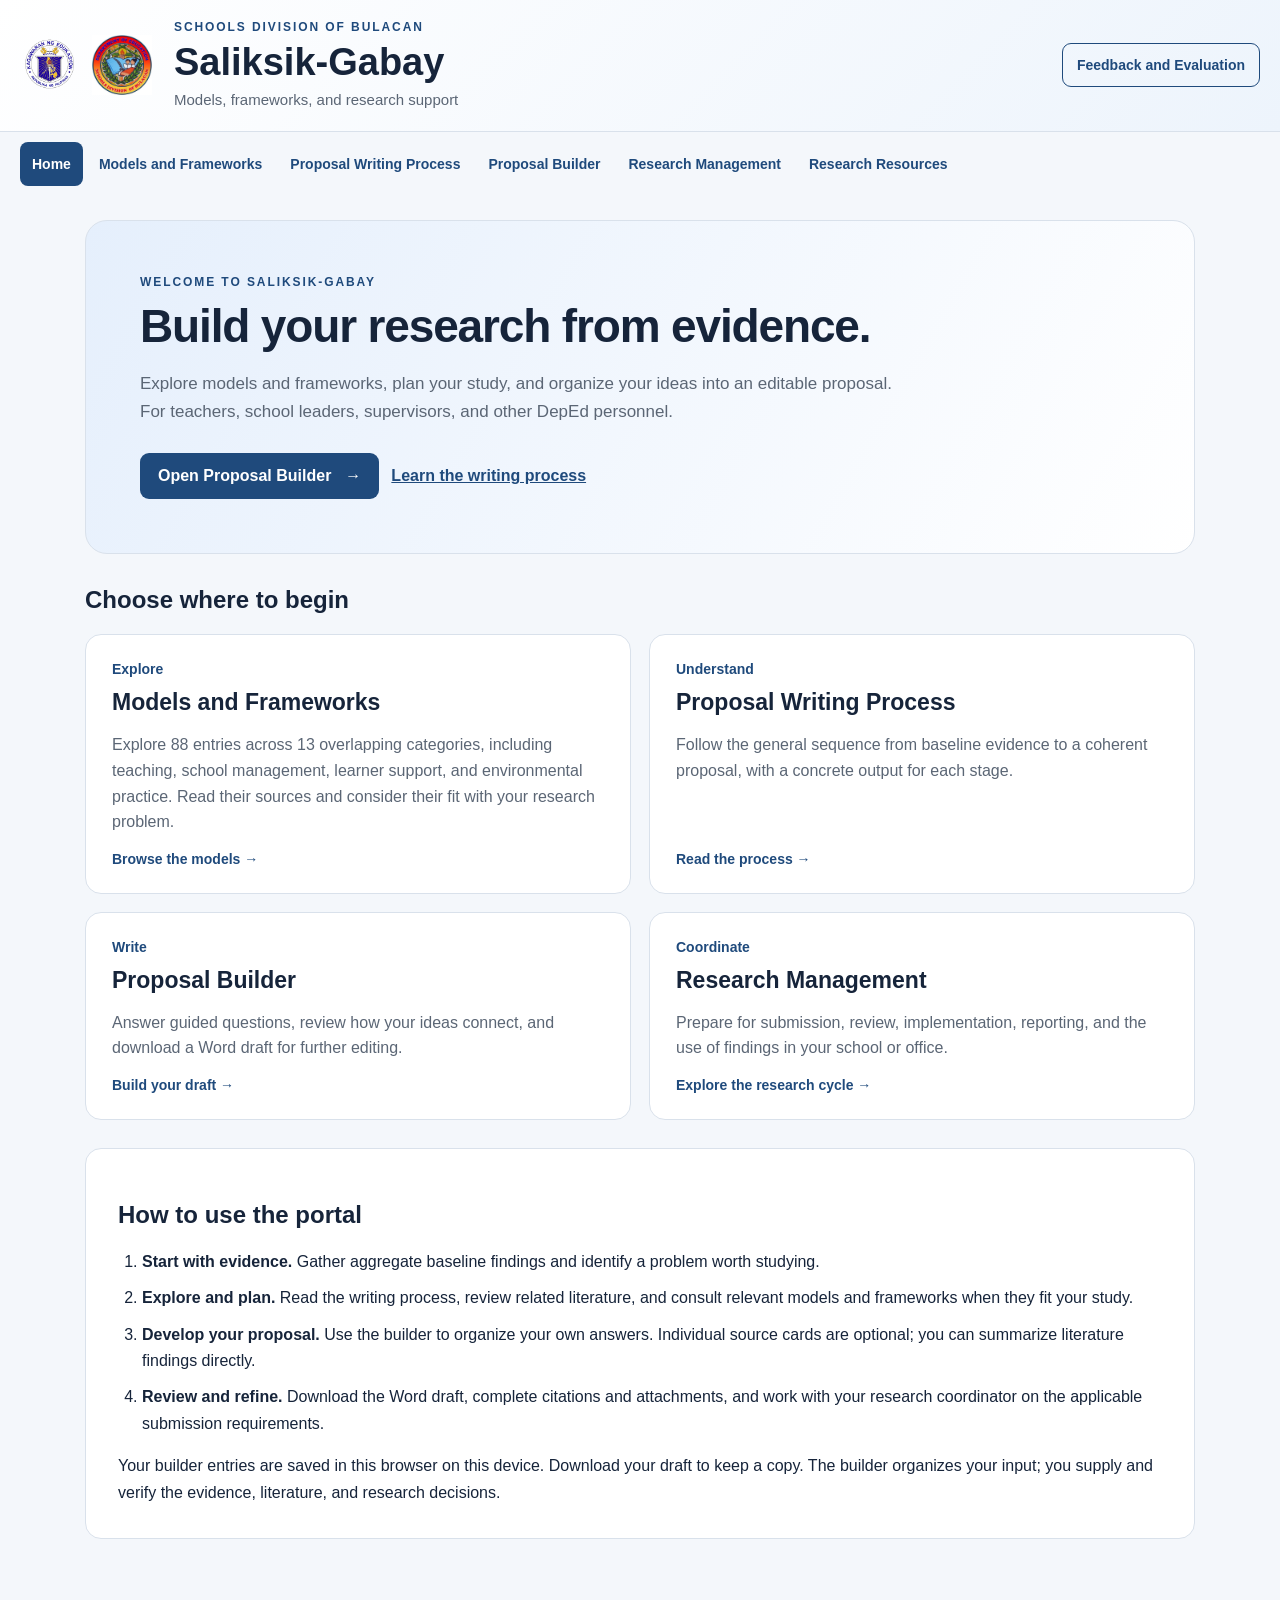
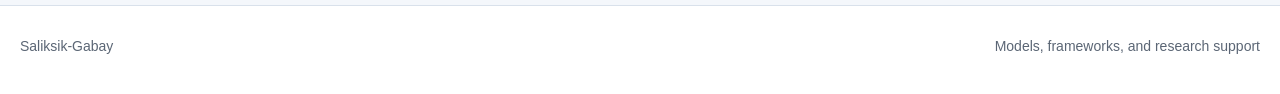
==== commit 61b2f709: "Add files via upload" ====
--- a/index.html
+++ b/index.html
@@ -1 +1 @@
-<!DOCTYPE html><html lang="en"><head><meta charset="utf-8"><meta name="viewport" content="width=device-width, initial-scale=1"><title>Home | Saliksik-Gabay</title><link rel="stylesheet" href="styles.css?v=models7"><script>if(new URLSearchParams(location.search).has("model"))location.replace("teaching-models.html"+location.search+location.hash);</script></head><body><a class="skip-link" href="#main">Skip to content</a><header class="topbar"><div class="container brand-row"><div class="brand-logos"><img src="assets/deped-seal.png" alt="Department of Education seal" class="seal"><img src="assets/sdo-bulacan-seal.png" alt="Schools Division of Bulacan seal" class="seal"></div><div class="brand-copy"><p class="eyebrow">Schools Division of Bulacan</p><h1>Saliksik-Gabay</h1><p class="subtext">Models, frameworks, and research support</p></div><a class="portal-feedback" href="https://forms.cloud.microsoft/r/pqEk4NJqM2" target="_blank" rel="noopener noreferrer">Feedback and Evaluation <span class="visually-hidden">(opens in a new tab)</span></a></div></header><nav class="portal-nav container" aria-label="Portal sections"><a href="index.html" aria-current="page">Home</a><a href="teaching-models.html">Models and Frameworks</a><a href="proposal-process.html">Proposal Writing Process</a><a href="proposal-builder.html">Proposal Builder</a><a href="research-management.html">Research Management</a></nav><main id="main" class="container reading-page"><section class="home-hero"><p class="eyebrow">Welcome to Saliksik-Gabay</p><h2>Build your research from evidence.</h2><p>Explore models and frameworks, plan your study, and organize your ideas into an editable proposal. For teachers, school leaders, supervisors, and other DepEd personnel.</p><a class="portal-action" href="proposal-builder.html">Open Proposal Builder <span aria-hidden="true">→</span></a><a class="secondary-action" href="proposal-process.html">Learn the writing process</a></section><section aria-labelledby="tools-title"><h2 id="tools-title">Choose where to begin</h2><div class="resource-grid"><a class="resource-card" href="teaching-models.html"><span class="resource-kicker">Explore</span><h3>Models and Frameworks</h3><p>Explore 74 entries across 13 areas, including teaching, school management, learner support, and environmental practice. Read their sources and consider their fit with your research problem.</p><span class="resource-link">Browse the models →</span></a><a class="resource-card" href="proposal-process.html"><span class="resource-kicker">Understand</span><h3>Proposal Writing Process</h3><p>Follow the general sequence from baseline evidence to a coherent proposal, with a concrete output for each stage.</p><span class="resource-link">Read the process →</span></a><a class="resource-card" href="proposal-builder.html"><span class="resource-kicker">Write</span><h3>Proposal Builder</h3><p>Answer guided questions, review how your ideas connect, and download a Word draft for further editing.</p><span class="resource-link">Build your draft →</span></a><a class="resource-card" href="research-management.html"><span class="resource-kicker">Coordinate</span><h3>Research Management</h3><p>Prepare for submission, review, implementation, reporting, and the use of findings in your school or office.</p><span class="resource-link">Explore the research cycle →</span></a></div></section><section class="reading-block"><h2>How to use the portal</h2><ol><li><strong>Start with evidence.</strong> Gather aggregate baseline findings and identify a problem worth studying.</li><li><strong>Explore and plan.</strong> Read the writing process, review related literature, and consult relevant models and frameworks when they fit your study.</li><li><strong>Develop your proposal.</strong> Use the builder to organize your own answers. Individual source cards are optional; you can summarize literature findings directly.</li><li><strong>Review and refine.</strong> Download the Word draft, complete citations and attachments, and work with your research coordinator on the applicable submission requirements.</li></ol><p>Your builder entries are saved in this browser on this device. Download your draft to keep a copy. The builder organizes your input; you supply and verify the evidence, literature, and research decisions.</p></section></main><footer class="footer"><div class="container footer-inner"><p>Saliksik-Gabay</p><p>Models, frameworks, and research support</p></div></footer></body></html>+<!DOCTYPE html><html lang="en"><head><meta charset="utf-8"><meta name="viewport" content="width=device-width, initial-scale=1"><title>Home | Saliksik-Gabay</title><link rel="stylesheet" href="styles.css?v=research88"><script>if(new URLSearchParams(location.search).has("model"))location.replace("teaching-models.html"+location.search+location.hash);</script></head><body><a class="skip-link" href="#main">Skip to content</a><header class="topbar"><div class="container brand-row"><div class="brand-logos"><img src="assets/deped-seal.png" alt="Department of Education seal" class="seal"><img src="assets/sdo-bulacan-seal.png" alt="Schools Division of Bulacan seal" class="seal"></div><div class="brand-copy"><p class="eyebrow">Schools Division of Bulacan</p><h1>Saliksik-Gabay</h1><p class="subtext">Models, frameworks, and research support</p></div><a class="portal-feedback" href="https://forms.cloud.microsoft/r/pqEk4NJqM2" target="_blank" rel="noopener noreferrer">Feedback and Evaluation <span class="visually-hidden">(opens in a new tab)</span></a></div></header><nav class="portal-nav container" aria-label="Portal sections"><a href="index.html" aria-current="page">Home</a><a href="teaching-models.html">Models and Frameworks</a><a href="proposal-process.html">Proposal Writing Process</a><a href="proposal-builder.html">Proposal Builder</a><a href="research-management.html">Research Management</a><a href="research-resources.html">Research Resources</a></nav><main id="main" class="container reading-page"><section class="home-hero"><p class="eyebrow">Welcome to Saliksik-Gabay</p><h2>Build your research from evidence.</h2><p>Explore models and frameworks, plan your study, and organize your ideas into an editable proposal. For teachers, school leaders, supervisors, and other DepEd personnel.</p><a class="portal-action" href="proposal-builder.html">Open Proposal Builder <span aria-hidden="true">→</span></a><a class="secondary-action" href="proposal-process.html">Learn the writing process</a></section><section aria-labelledby="tools-title"><h2 id="tools-title">Choose where to begin</h2><div class="resource-grid"><a class="resource-card" href="teaching-models.html"><span class="resource-kicker">Explore</span><h3>Models and Frameworks</h3><p>Explore 88 entries across 13 overlapping categories, including teaching, school management, learner support, and environmental practice. Read their sources and consider their fit with your research problem.</p><span class="resource-link">Browse the models →</span></a><a class="resource-card" href="proposal-process.html"><span class="resource-kicker">Understand</span><h3>Proposal Writing Process</h3><p>Follow the general sequence from baseline evidence to a coherent proposal, with a concrete output for each stage.</p><span class="resource-link">Read the process →</span></a><a class="resource-card" href="proposal-builder.html"><span class="resource-kicker">Write</span><h3>Proposal Builder</h3><p>Answer guided questions, review how your ideas connect, and download a Word draft for further editing.</p><span class="resource-link">Build your draft →</span></a><a class="resource-card" href="research-management.html"><span class="resource-kicker">Coordinate</span><h3>Research Management</h3><p>Prepare for submission, review, implementation, reporting, and the use of findings in your school or office.</p><span class="resource-link">Explore the research cycle →</span></a></div></section><section class="reading-block"><h2>How to use the portal</h2><ol><li><strong>Start with evidence.</strong> Gather aggregate baseline findings and identify a problem worth studying.</li><li><strong>Explore and plan.</strong> Read the writing process, review related literature, and consult relevant models and frameworks when they fit your study.</li><li><strong>Develop your proposal.</strong> Use the builder to organize your own answers. Individual source cards are optional; you can summarize literature findings directly.</li><li><strong>Review and refine.</strong> Download the Word draft, complete citations and attachments, and work with your research coordinator on the applicable submission requirements.</li></ol><p>Your builder entries are saved in this browser on this device. Download your draft to keep a copy. The builder organizes your input; you supply and verify the evidence, literature, and research decisions.</p></section></main><footer class="footer"><div class="container footer-inner"><p>Saliksik-Gabay</p><p>Models, frameworks, and research support</p></div></footer></body></html>
--- a/styles.css
+++ b/styles.css
@@ -452,3 +452,5 @@
 #categoryFilter{width:100%;min-height:44px;padding:10px;border:1px solid #cbd8e9;border-radius:12px;background:white;color:#17243b;font:inherit;margin-bottom:12px}
 .sidebar-head{flex-wrap:wrap}
 .reference-list{overflow-wrap:anywhere}
+
+.filter-help{font-size:.85rem;line-height:1.5;color:#46566a;margin:10px 0}.resource-card .pill{display:inline-block}.resource-card h3{overflow-wrap:anywhere}#clearFilters{margin:0 0 12px;cursor:pointer}
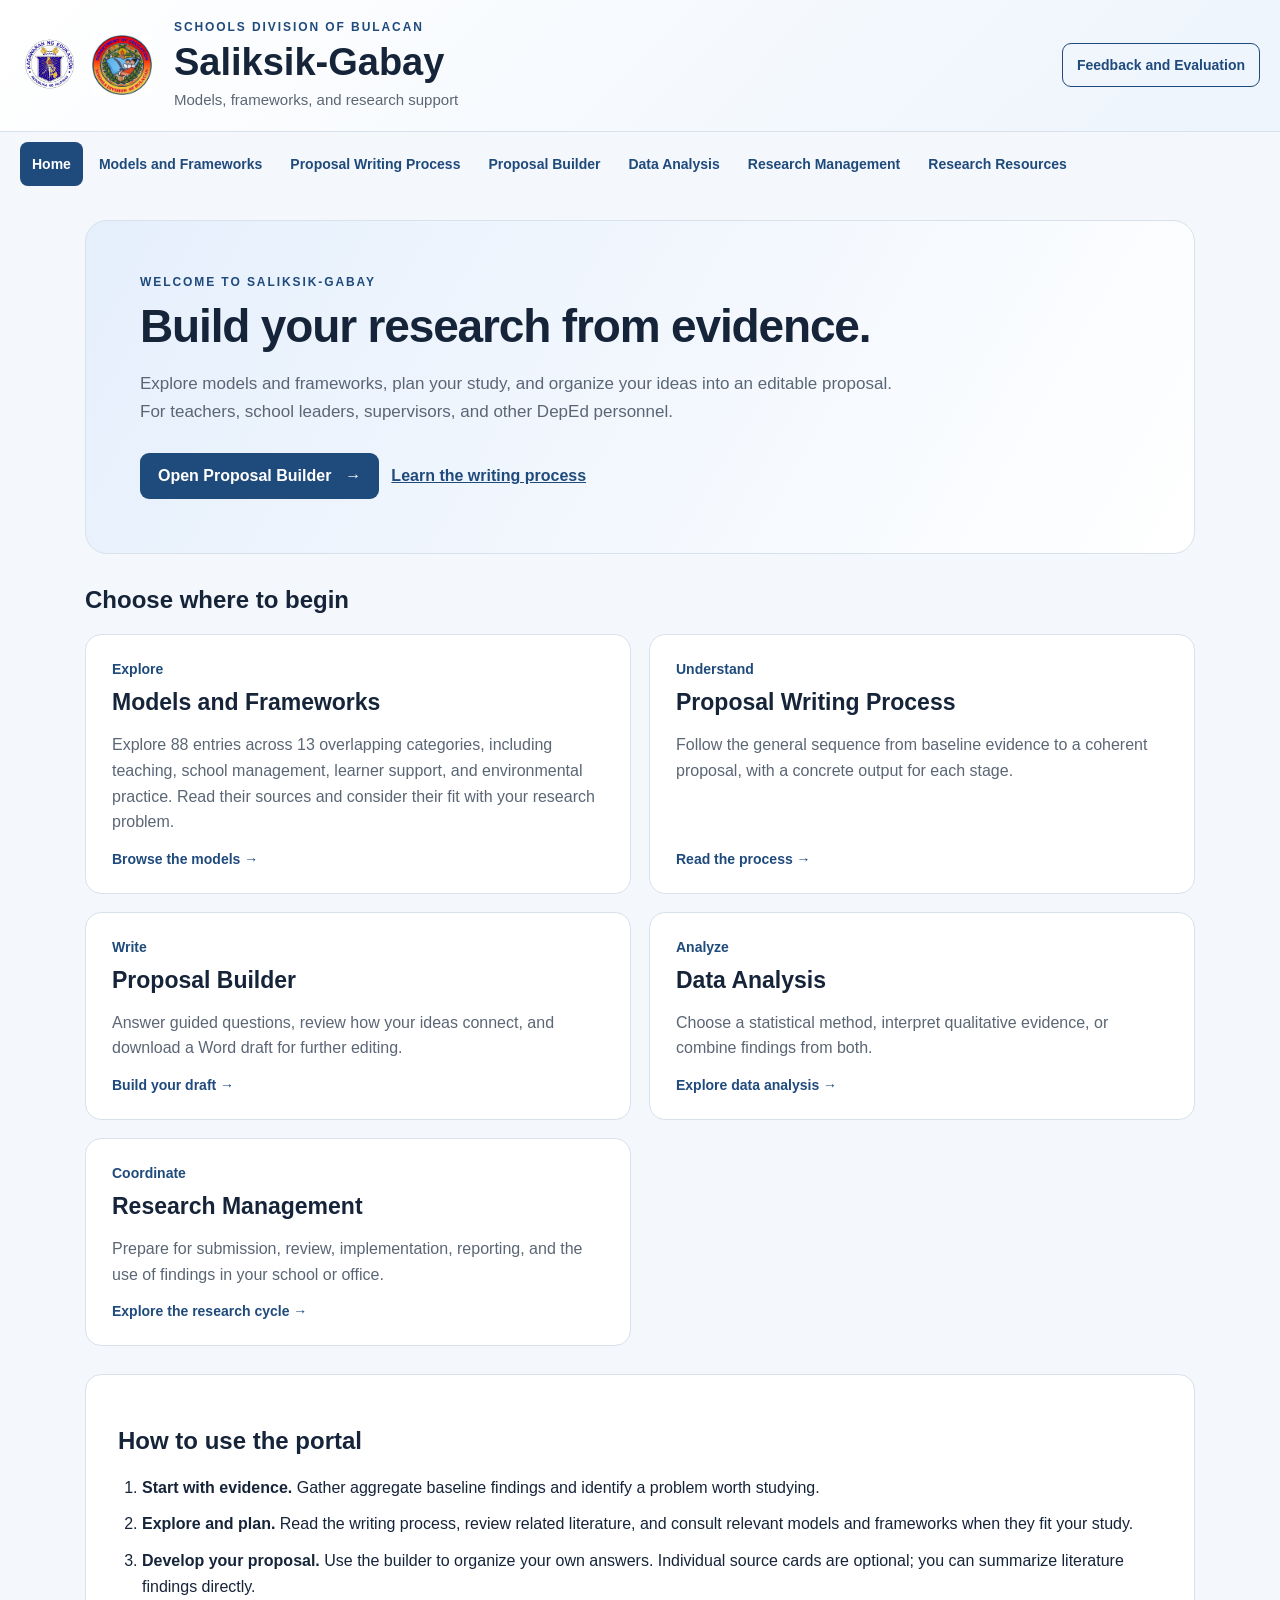
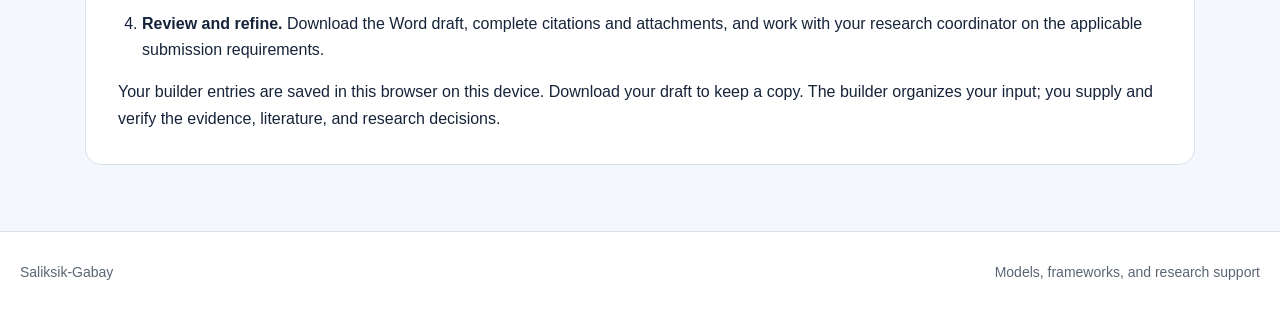
==== commit e68cba45: "Add files via upload" ====
--- a/index.html
+++ b/index.html
@@ -1 +1 @@
-<!DOCTYPE html><html lang="en"><head><meta charset="utf-8"><meta name="viewport" content="width=device-width, initial-scale=1"><title>Home | Saliksik-Gabay</title><link rel="stylesheet" href="styles.css?v=research88"><script>if(new URLSearchParams(location.search).has("model"))location.replace("teaching-models.html"+location.search+location.hash);</script></head><body><a class="skip-link" href="#main">Skip to content</a><header class="topbar"><div class="container brand-row"><div class="brand-logos"><img src="assets/deped-seal.png" alt="Department of Education seal" class="seal"><img src="assets/sdo-bulacan-seal.png" alt="Schools Division of Bulacan seal" class="seal"></div><div class="brand-copy"><p class="eyebrow">Schools Division of Bulacan</p><h1>Saliksik-Gabay</h1><p class="subtext">Models, frameworks, and research support</p></div><a class="portal-feedback" href="https://forms.cloud.microsoft/r/pqEk4NJqM2" target="_blank" rel="noopener noreferrer">Feedback and Evaluation <span class="visually-hidden">(opens in a new tab)</span></a></div></header><nav class="portal-nav container" aria-label="Portal sections"><a href="index.html" aria-current="page">Home</a><a href="teaching-models.html">Models and Frameworks</a><a href="proposal-process.html">Proposal Writing Process</a><a href="proposal-builder.html">Proposal Builder</a><a href="research-management.html">Research Management</a><a href="research-resources.html">Research Resources</a></nav><main id="main" class="container reading-page"><section class="home-hero"><p class="eyebrow">Welcome to Saliksik-Gabay</p><h2>Build your research from evidence.</h2><p>Explore models and frameworks, plan your study, and organize your ideas into an editable proposal. For teachers, school leaders, supervisors, and other DepEd personnel.</p><a class="portal-action" href="proposal-builder.html">Open Proposal Builder <span aria-hidden="true">→</span></a><a class="secondary-action" href="proposal-process.html">Learn the writing process</a></section><section aria-labelledby="tools-title"><h2 id="tools-title">Choose where to begin</h2><div class="resource-grid"><a class="resource-card" href="teaching-models.html"><span class="resource-kicker">Explore</span><h3>Models and Frameworks</h3><p>Explore 88 entries across 13 overlapping categories, including teaching, school management, learner support, and environmental practice. Read their sources and consider their fit with your research problem.</p><span class="resource-link">Browse the models →</span></a><a class="resource-card" href="proposal-process.html"><span class="resource-kicker">Understand</span><h3>Proposal Writing Process</h3><p>Follow the general sequence from baseline evidence to a coherent proposal, with a concrete output for each stage.</p><span class="resource-link">Read the process →</span></a><a class="resource-card" href="proposal-builder.html"><span class="resource-kicker">Write</span><h3>Proposal Builder</h3><p>Answer guided questions, review how your ideas connect, and download a Word draft for further editing.</p><span class="resource-link">Build your draft →</span></a><a class="resource-card" href="research-management.html"><span class="resource-kicker">Coordinate</span><h3>Research Management</h3><p>Prepare for submission, review, implementation, reporting, and the use of findings in your school or office.</p><span class="resource-link">Explore the research cycle →</span></a></div></section><section class="reading-block"><h2>How to use the portal</h2><ol><li><strong>Start with evidence.</strong> Gather aggregate baseline findings and identify a problem worth studying.</li><li><strong>Explore and plan.</strong> Read the writing process, review related literature, and consult relevant models and frameworks when they fit your study.</li><li><strong>Develop your proposal.</strong> Use the builder to organize your own answers. Individual source cards are optional; you can summarize literature findings directly.</li><li><strong>Review and refine.</strong> Download the Word draft, complete citations and attachments, and work with your research coordinator on the applicable submission requirements.</li></ol><p>Your builder entries are saved in this browser on this device. Download your draft to keep a copy. The builder organizes your input; you supply and verify the evidence, literature, and research decisions.</p></section></main><footer class="footer"><div class="container footer-inner"><p>Saliksik-Gabay</p><p>Models, frameworks, and research support</p></div></footer></body></html>+<!DOCTYPE html><html lang="en"><head><meta charset="utf-8"><meta name="viewport" content="width=device-width, initial-scale=1"><title>Home | Saliksik-Gabay</title><link rel="stylesheet" href="styles.css?v=compact88"><script>if(new URLSearchParams(location.search).has("model"))location.replace("teaching-models.html"+location.search+location.hash);</script></head><body><a class="skip-link" href="#main">Skip to content</a><header class="topbar"><div class="container brand-row"><div class="brand-logos"><img src="assets/deped-seal.png" alt="Department of Education seal" class="seal"><img src="assets/sdo-bulacan-seal.png" alt="Schools Division of Bulacan seal" class="seal"></div><div class="brand-copy"><p class="eyebrow">Schools Division of Bulacan</p><h1>Saliksik-Gabay</h1><p class="subtext">Models, frameworks, and research support</p></div><a class="portal-feedback" href="https://forms.cloud.microsoft/r/pqEk4NJqM2" target="_blank" rel="noopener noreferrer">Feedback and Evaluation <span class="visually-hidden">(opens in a new tab)</span></a></div></header><nav class="portal-nav container" aria-label="Portal sections"><a href="index.html" aria-current="page">Home</a><a href="teaching-models.html">Models and Frameworks</a><a href="proposal-process.html">Proposal Writing Process</a><a href="proposal-builder.html">Proposal Builder</a><a href="data-analysis.html">Data Analysis</a><a href="research-management.html">Research Management</a><a href="research-resources.html">Research Resources</a></nav><main id="main" class="container reading-page"><section class="home-hero"><p class="eyebrow">Welcome to Saliksik-Gabay</p><h2>Build your research from evidence.</h2><p>Explore models and frameworks, plan your study, and organize your ideas into an editable proposal. For teachers, school leaders, supervisors, and other DepEd personnel.</p><a class="portal-action" href="proposal-builder.html">Open Proposal Builder <span aria-hidden="true">→</span></a><a class="secondary-action" href="proposal-process.html">Learn the writing process</a></section><section aria-labelledby="tools-title"><h2 id="tools-title">Choose where to begin</h2><div class="resource-grid"><a class="resource-card" href="teaching-models.html"><span class="resource-kicker">Explore</span><h3>Models and Frameworks</h3><p>Explore 88 entries across 13 overlapping categories, including teaching, school management, learner support, and environmental practice. Read their sources and consider their fit with your research problem.</p><span class="resource-link">Browse the models →</span></a><a class="resource-card" href="proposal-process.html"><span class="resource-kicker">Understand</span><h3>Proposal Writing Process</h3><p>Follow the general sequence from baseline evidence to a coherent proposal, with a concrete output for each stage.</p><span class="resource-link">Read the process →</span></a><a class="resource-card" href="proposal-builder.html"><span class="resource-kicker">Write</span><h3>Proposal Builder</h3><p>Answer guided questions, review how your ideas connect, and download a Word draft for further editing.</p><span class="resource-link">Build your draft →</span></a><a class="resource-card" href="data-analysis.html"><span class="resource-kicker">Analyze</span><h3>Data Analysis</h3><p>Choose a statistical method, interpret qualitative evidence, or combine findings from both.</p><span class="resource-link">Explore data analysis →</span></a><a class="resource-card" href="research-management.html"><span class="resource-kicker">Coordinate</span><h3>Research Management</h3><p>Prepare for submission, review, implementation, reporting, and the use of findings in your school or office.</p><span class="resource-link">Explore the research cycle →</span></a></div></section><section class="reading-block"><h2>How to use the portal</h2><ol><li><strong>Start with evidence.</strong> Gather aggregate baseline findings and identify a problem worth studying.</li><li><strong>Explore and plan.</strong> Read the writing process, review related literature, and consult relevant models and frameworks when they fit your study.</li><li><strong>Develop your proposal.</strong> Use the builder to organize your own answers. Individual source cards are optional; you can summarize literature findings directly.</li><li><strong>Review and refine.</strong> Download the Word draft, complete citations and attachments, and work with your research coordinator on the applicable submission requirements.</li></ol><p>Your builder entries are saved in this browser on this device. Download your draft to keep a copy. The builder organizes your input; you supply and verify the evidence, literature, and research decisions.</p></section></main><footer class="footer"><div class="container footer-inner"><p>Saliksik-Gabay</p><p>Models, frameworks, and research support</p></div></footer></body></html>
--- a/styles.css
+++ b/styles.css
@@ -454,3 +454,27 @@
 .reference-list{overflow-wrap:anywhere}
 
 .filter-help{font-size:.85rem;line-height:1.5;color:#46566a;margin:10px 0}.resource-card .pill{display:inline-block}.resource-card h3{overflow-wrap:anywhere}#clearFilters{margin:0 0 12px;cursor:pointer}
+
+/* Compact catalogue controls leave room for browsing. */
+#modelBrowser {height:calc(100vh - 32px);height:calc(100dvh - 32px);padding:16px;gap:8px;}
+#modelBrowser > :not(.model-list) {flex-shrink:0;}
+#modelBrowser .sidebar-head {flex-wrap:nowrap;gap:8px;}
+#modelBrowser .section-title {font-size:16px;line-height:1.3;}
+#modelCount {white-space:nowrap;padding:6px 9px;font-size:11px;}
+#modelBrowser .filter-toolbar {display:flex;align-items:center;justify-content:space-between;gap:8px;}
+#modelBrowser .filter-label {margin:0;font-size:14px;}
+#modelBrowser #clearFilters {width:auto;min-height:36px;margin:0;padding:6px 8px;border:0;border-radius:6px;background:transparent;color:var(--accent);font:inherit;font-size:13px;font-weight:700;cursor:pointer;}
+#modelBrowser #clearFilters:hover:not(:disabled) {background:var(--accent-soft);}
+#modelBrowser #clearFilters:disabled {visibility:hidden;}
+#modelBrowser #categoryFilter {margin:0;min-height:44px;padding:8px 10px;font-size:16px;}
+#modelBrowser #searchInput {min-height:44px;padding:8px 10px;border-radius:10px;}
+#modelBrowser .model-list {flex:1 1 auto;min-height:160px;max-height:none;padding:2px;}
+@media(max-width:860px){
+  #modelBrowser {height:auto;max-height:none;padding:14px;}
+  #modelBrowser .model-list {flex:none;height:55vh;height:55dvh;min-height:280px;max-height:560px;}
+  #modelBrowser #clearFilters {min-height:44px;}
+}
+@media(min-width:861px) and (max-height:540px){
+  #modelBrowser {position:static;height:auto;max-height:none;}
+  #modelBrowser .model-list {flex:none;height:320px;}
+}
